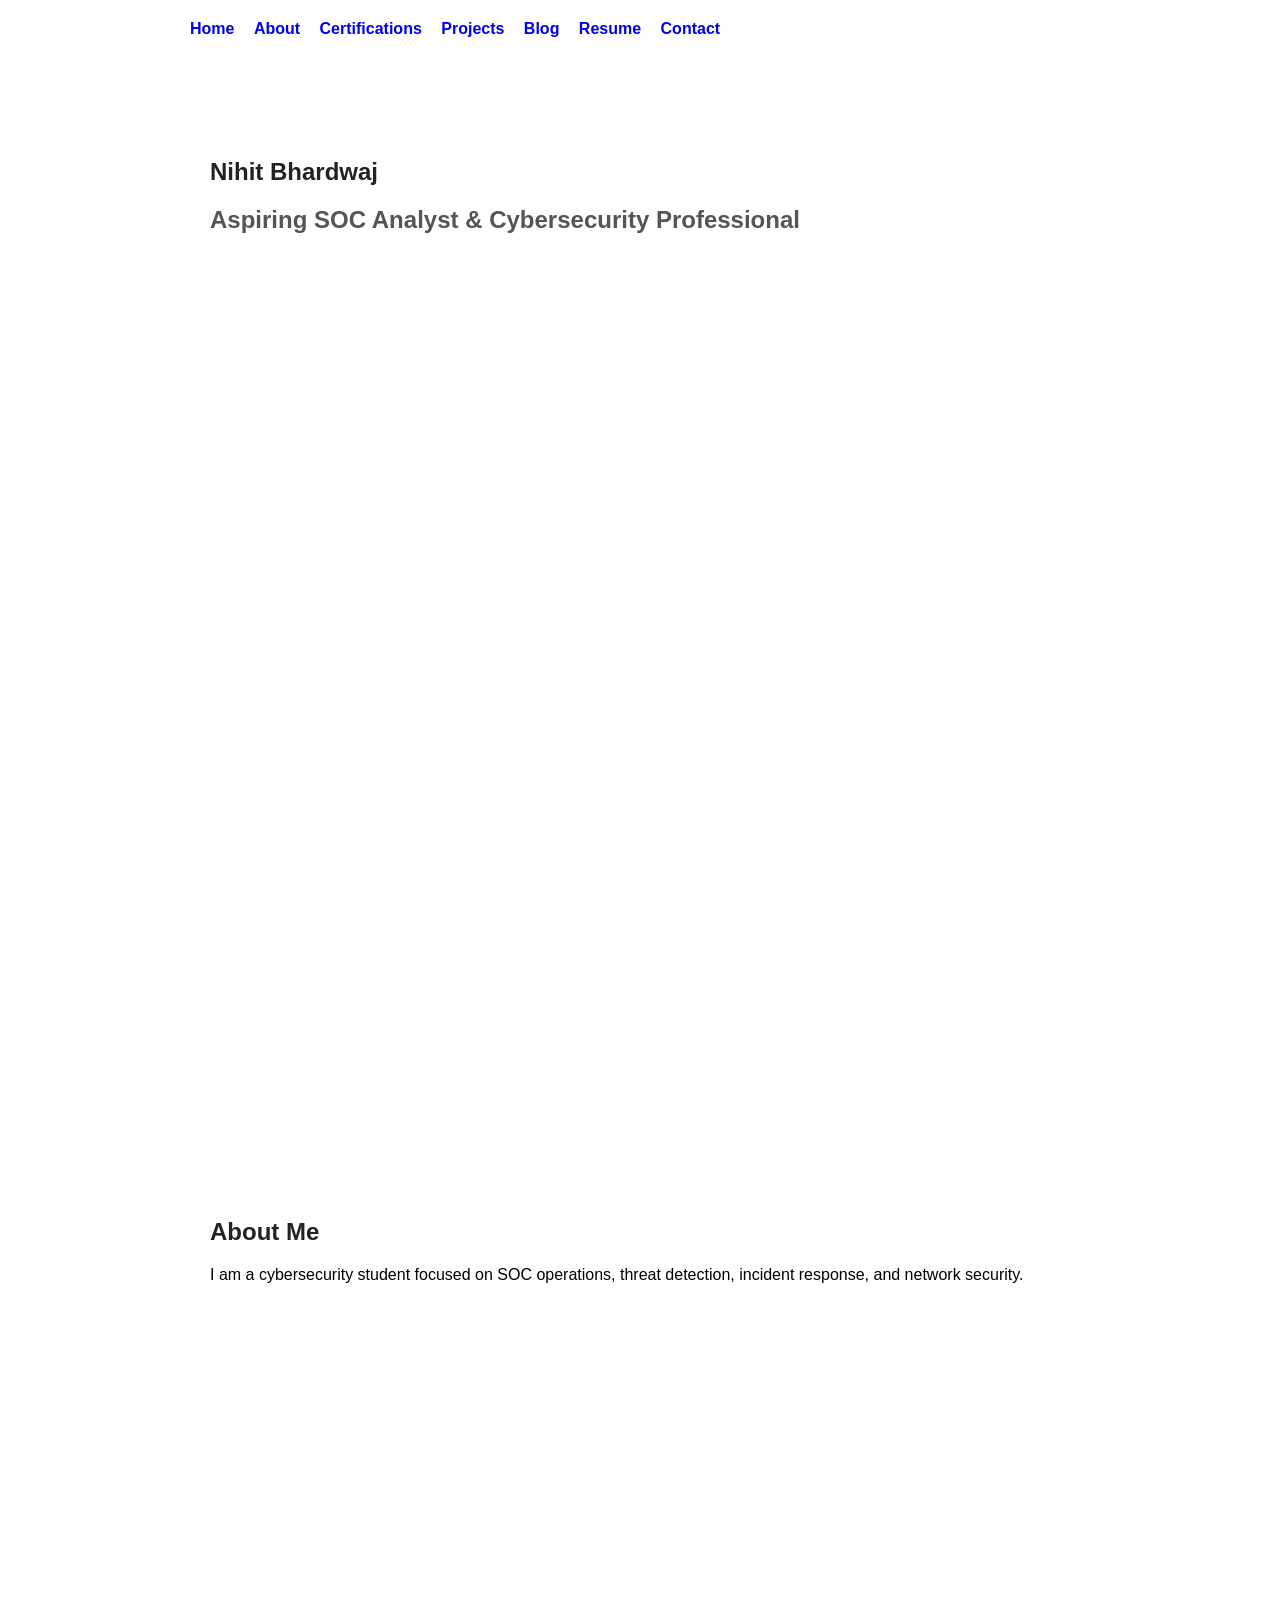
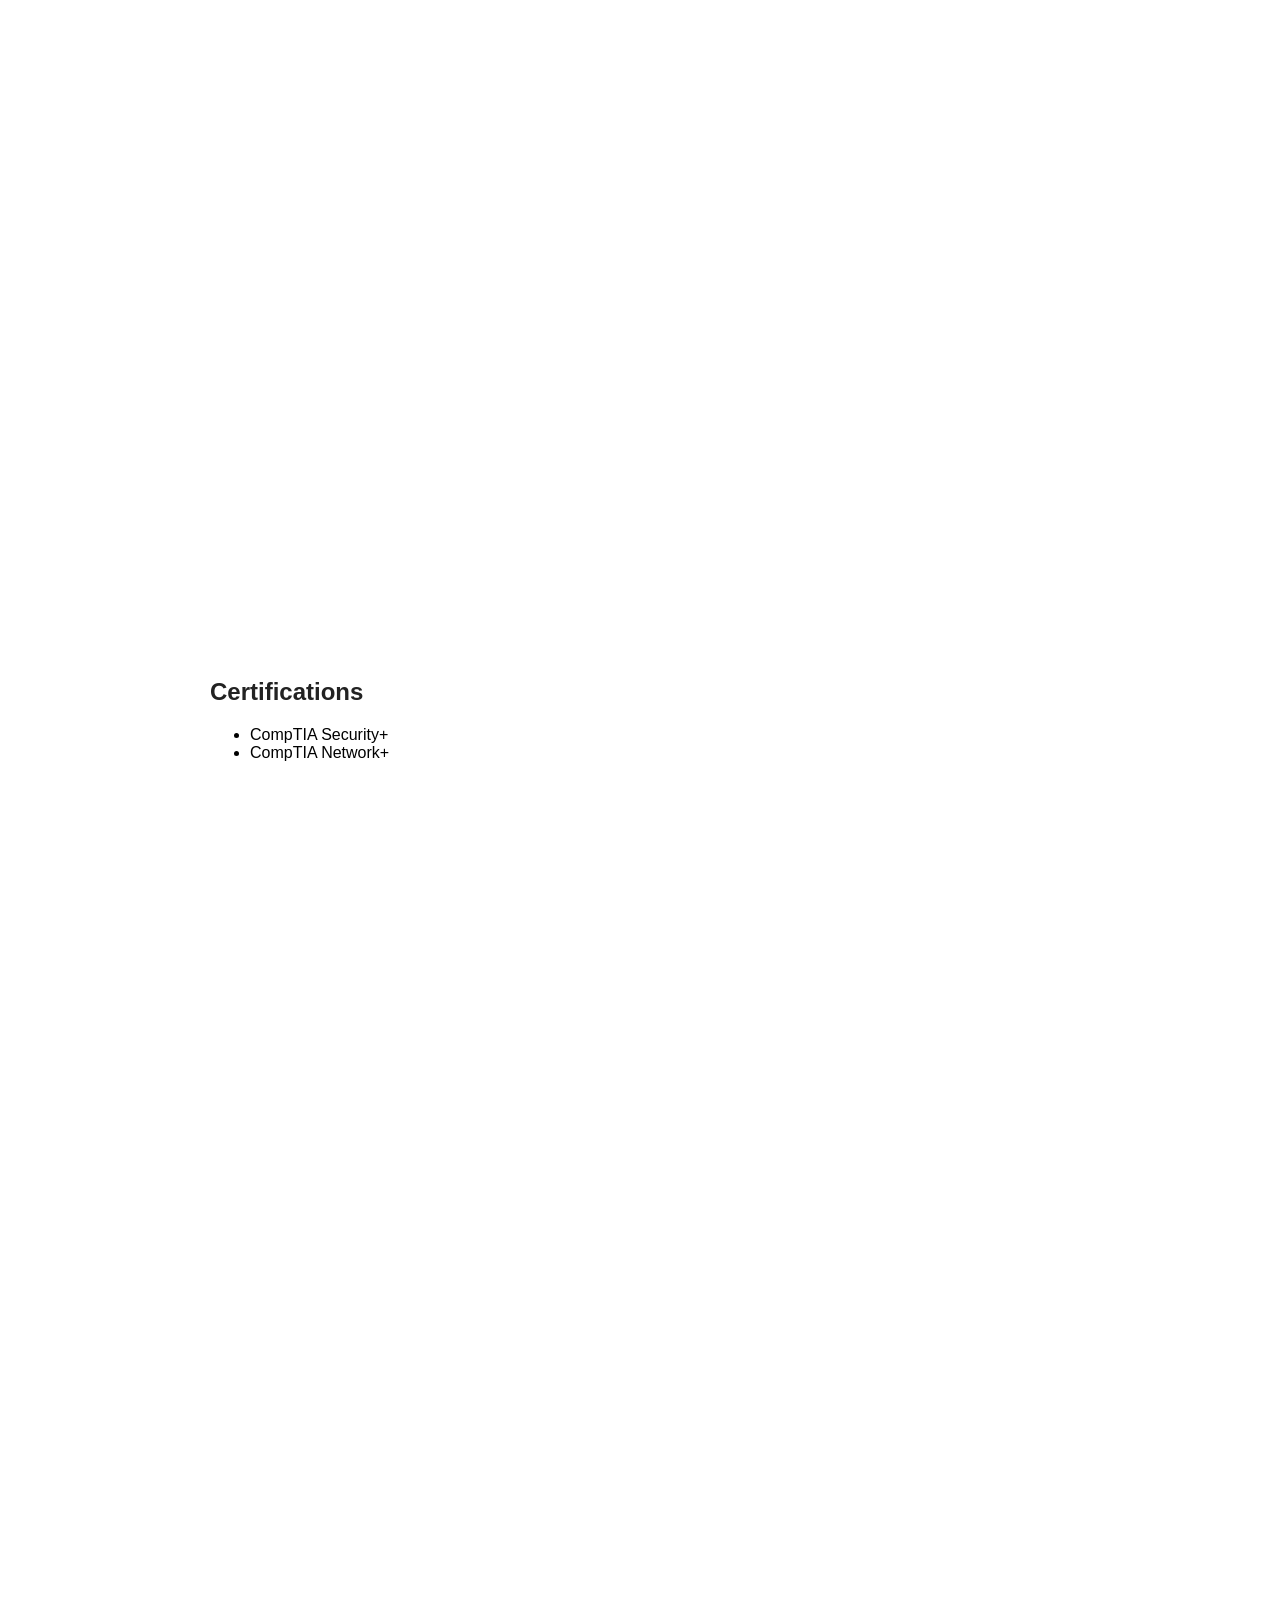
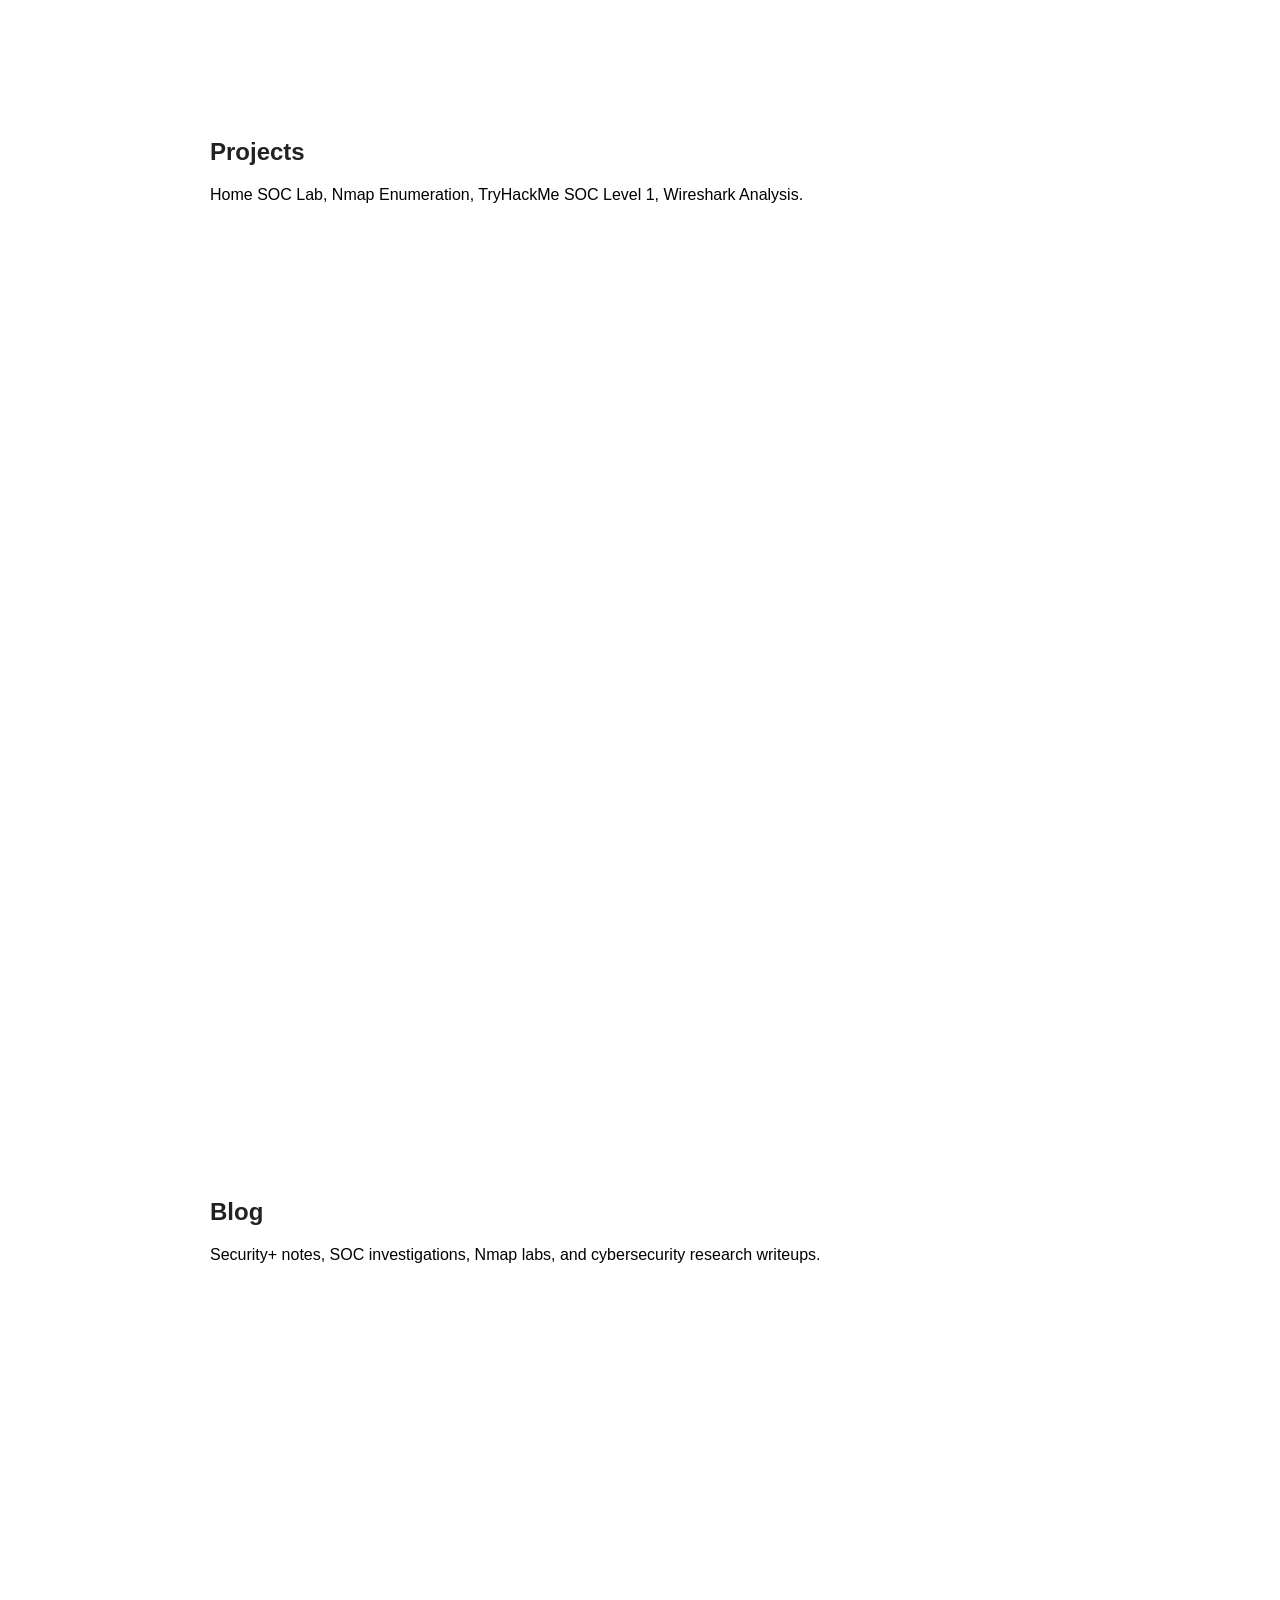
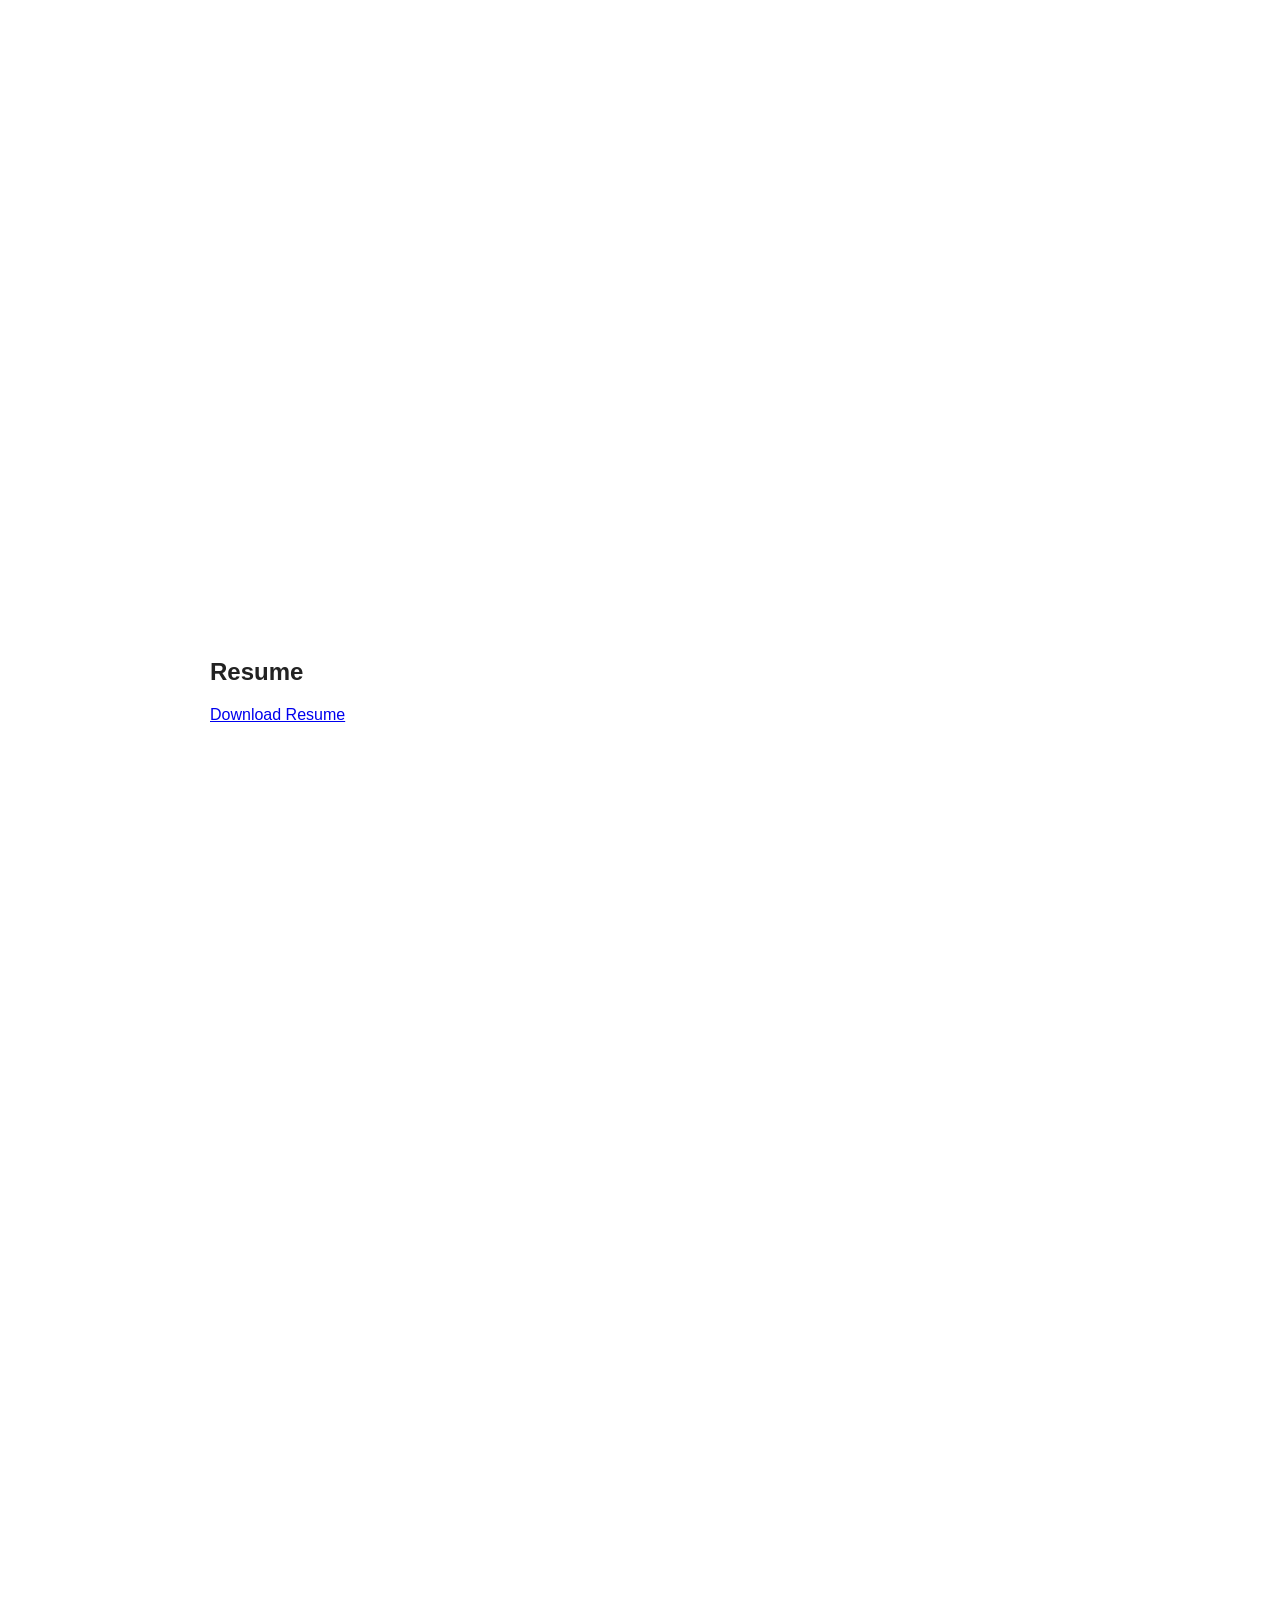
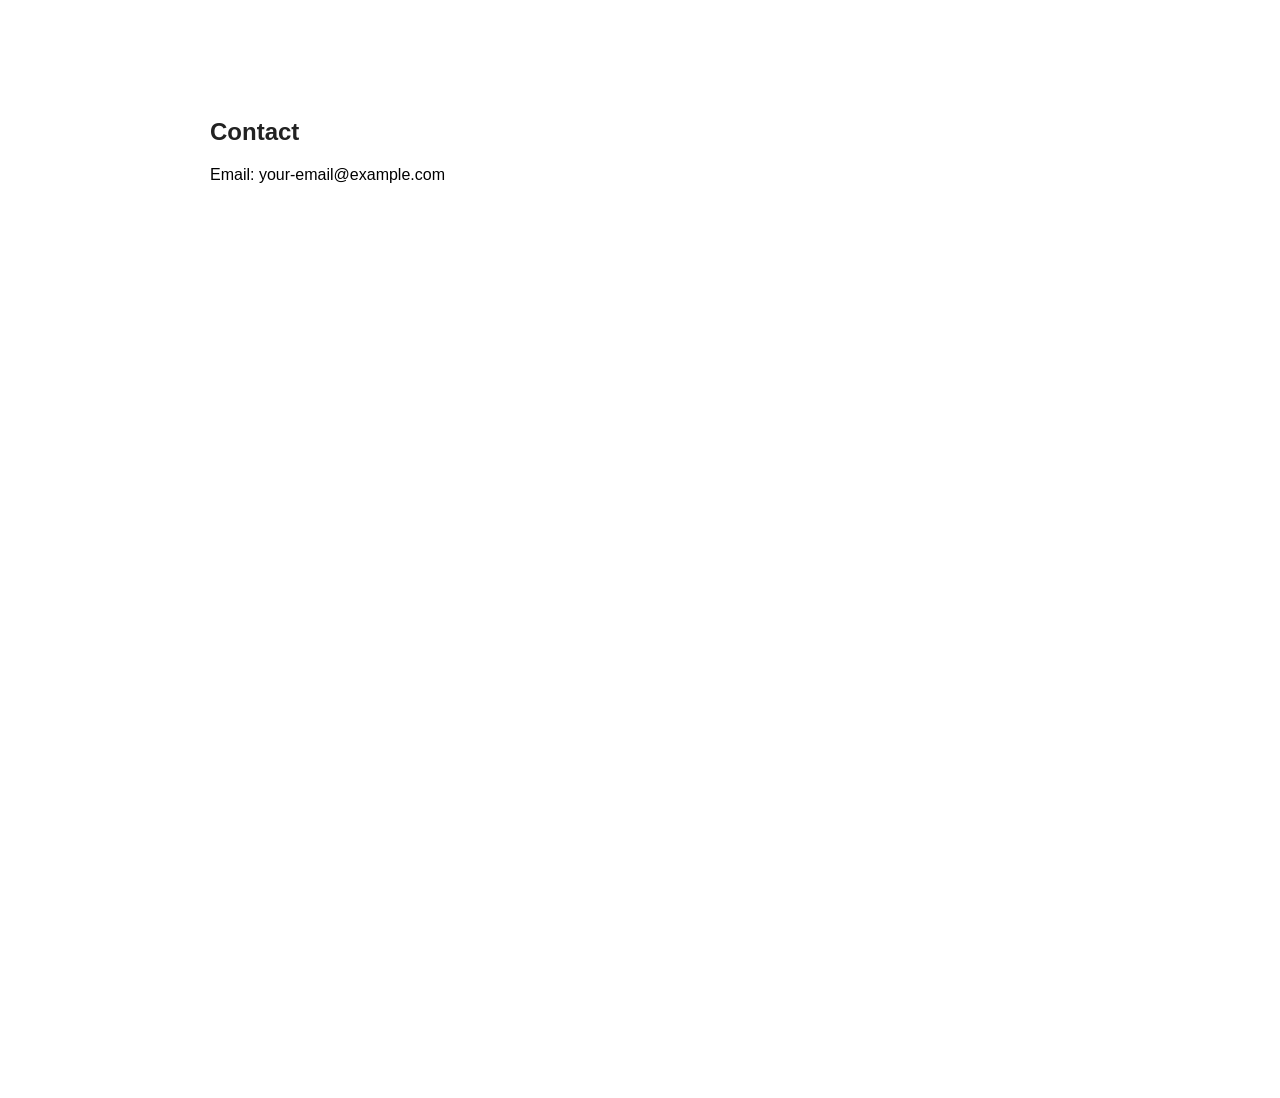
==== index.html @ a849ca71 "Update index.html" ====
<!DOCTYPE html>
<html>
<head>
    <title>Nihit Bhatia</title>
    <link rel="stylesheet" href="style.css">
</head>
<body>

<nav>
  <a href="#home">Home</a>
  <a href="#about">About</a>
  <a href="#certifications">Certifications</a>
  <a href="#projects">Projects</a>
  <a href="#blog">Blog</a>
  <a href="#resume">Resume</a>
  <a href="#contact">Contact</a>
</nav>

<section id="home">
  <h1>Nihit Bhardwaj</h1>
  <h2>Aspiring SOC Analyst & Cybersecurity Professional</h2>
</section>

<section id="about">
  <h1>About Me</h1>
  <p>I am a cybersecurity student focused on SOC operations, threat detection, incident response, and network security.</p>
</section>

<section id="certifications">
  <h1>Certifications</h1>
  <ul>
    <li>CompTIA Security+</li>
    <li>CompTIA Network+</li>
  </ul>
</section>

<section id="projects">
  <h1>Projects</h1>
  <p>Home SOC Lab, Nmap Enumeration, TryHackMe SOC Level 1, Wireshark Analysis.</p>
</section>

<section id="blog">
  <h1>Blog</h1>
  <p>Security+ notes, SOC investigations, Nmap labs, and cybersecurity research writeups.</p>
</section>

<section id="resume">
  <h1>Resume</h1>
  <a href="resume.pdf">Download Resume</a>
</section>

<section id="contact">
  <h1>Contact</h1>
  <p>Email: your-email@example.com</p>
</section>
</body>
</html>
---- style.css ----
body {
    font-family: Arial, sans-serif;
    max-width: 900px;
    margin: auto;
    padding: 20px;
}

nav {
    margin-bottom: 20px;
}

nav a {
    margin-right: 15px;
    text-decoration: none;
    font-weight: bold;
}

h1 {
    color: #222;
}

h2 {
    color: #555;
}
html {
  scroll-behavior: smooth;
}

section {
  min-height: 100vh;
  padding: 80px 20px;
}
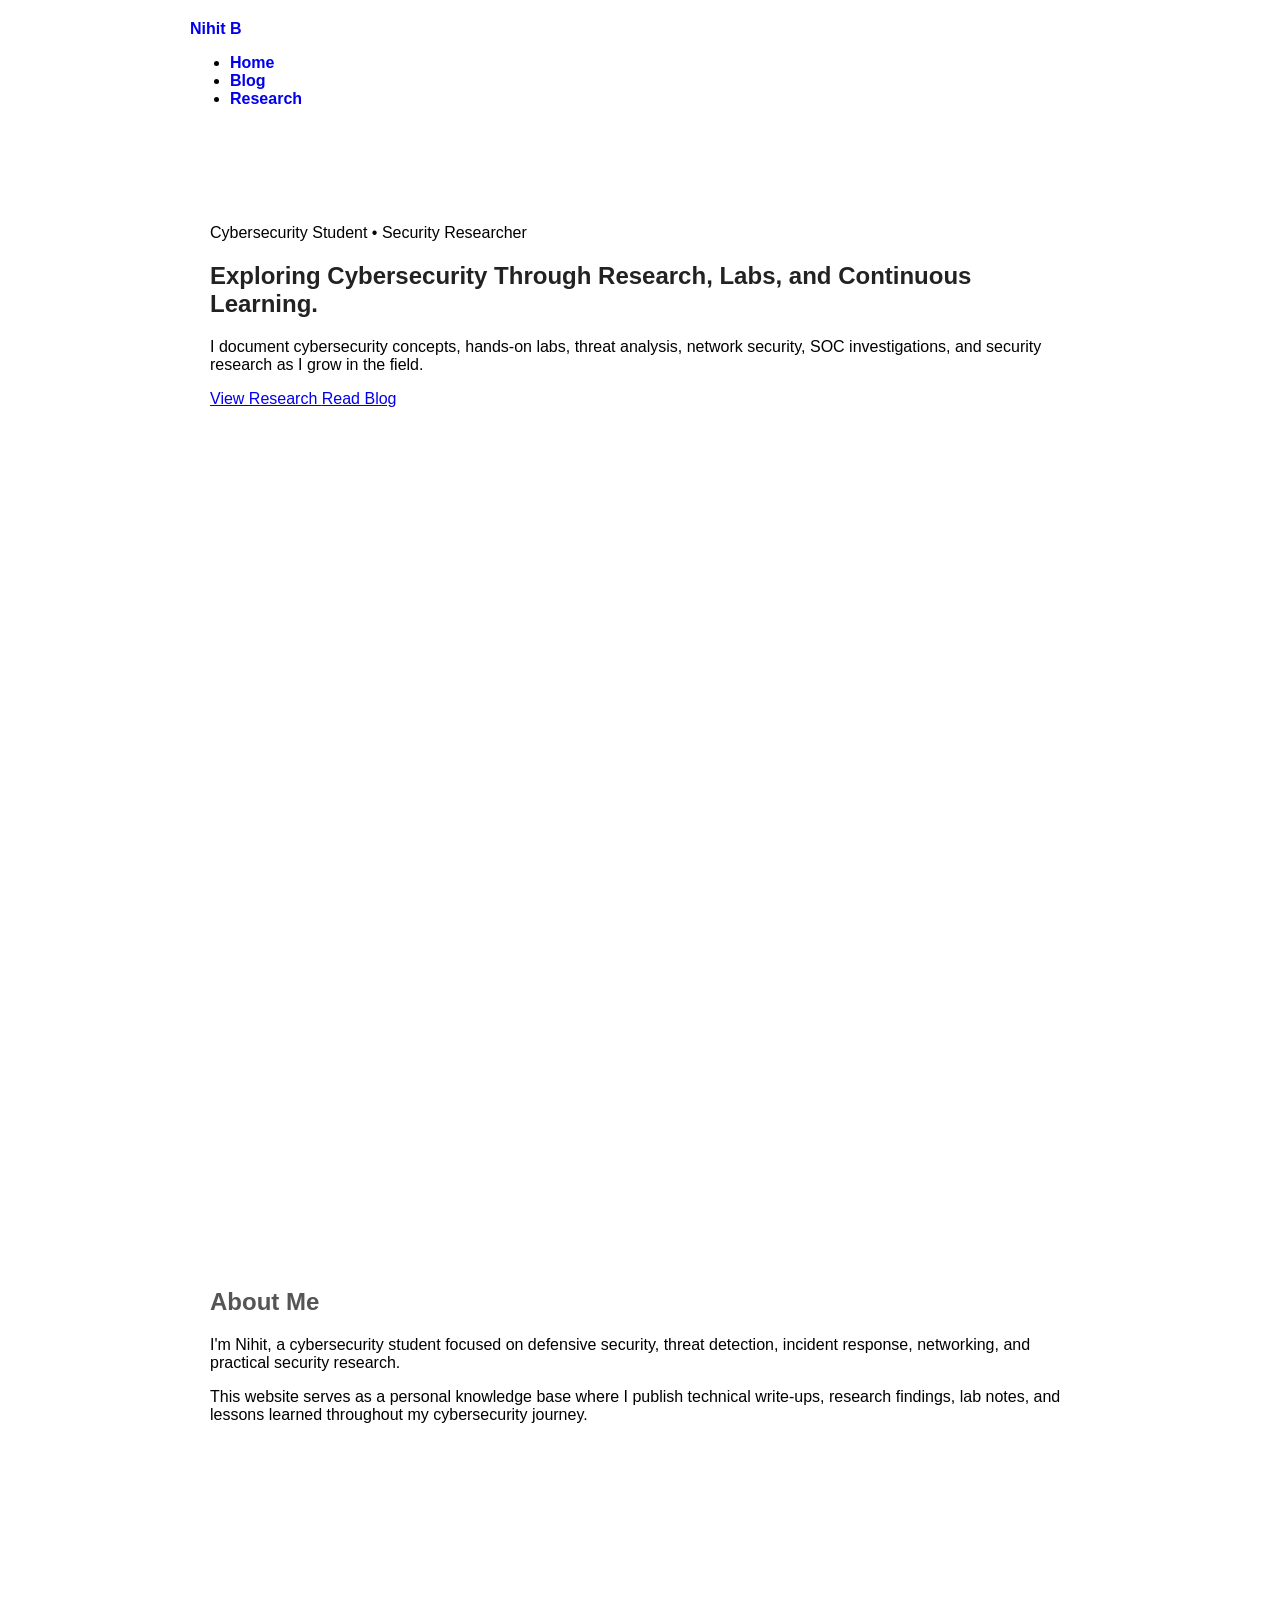
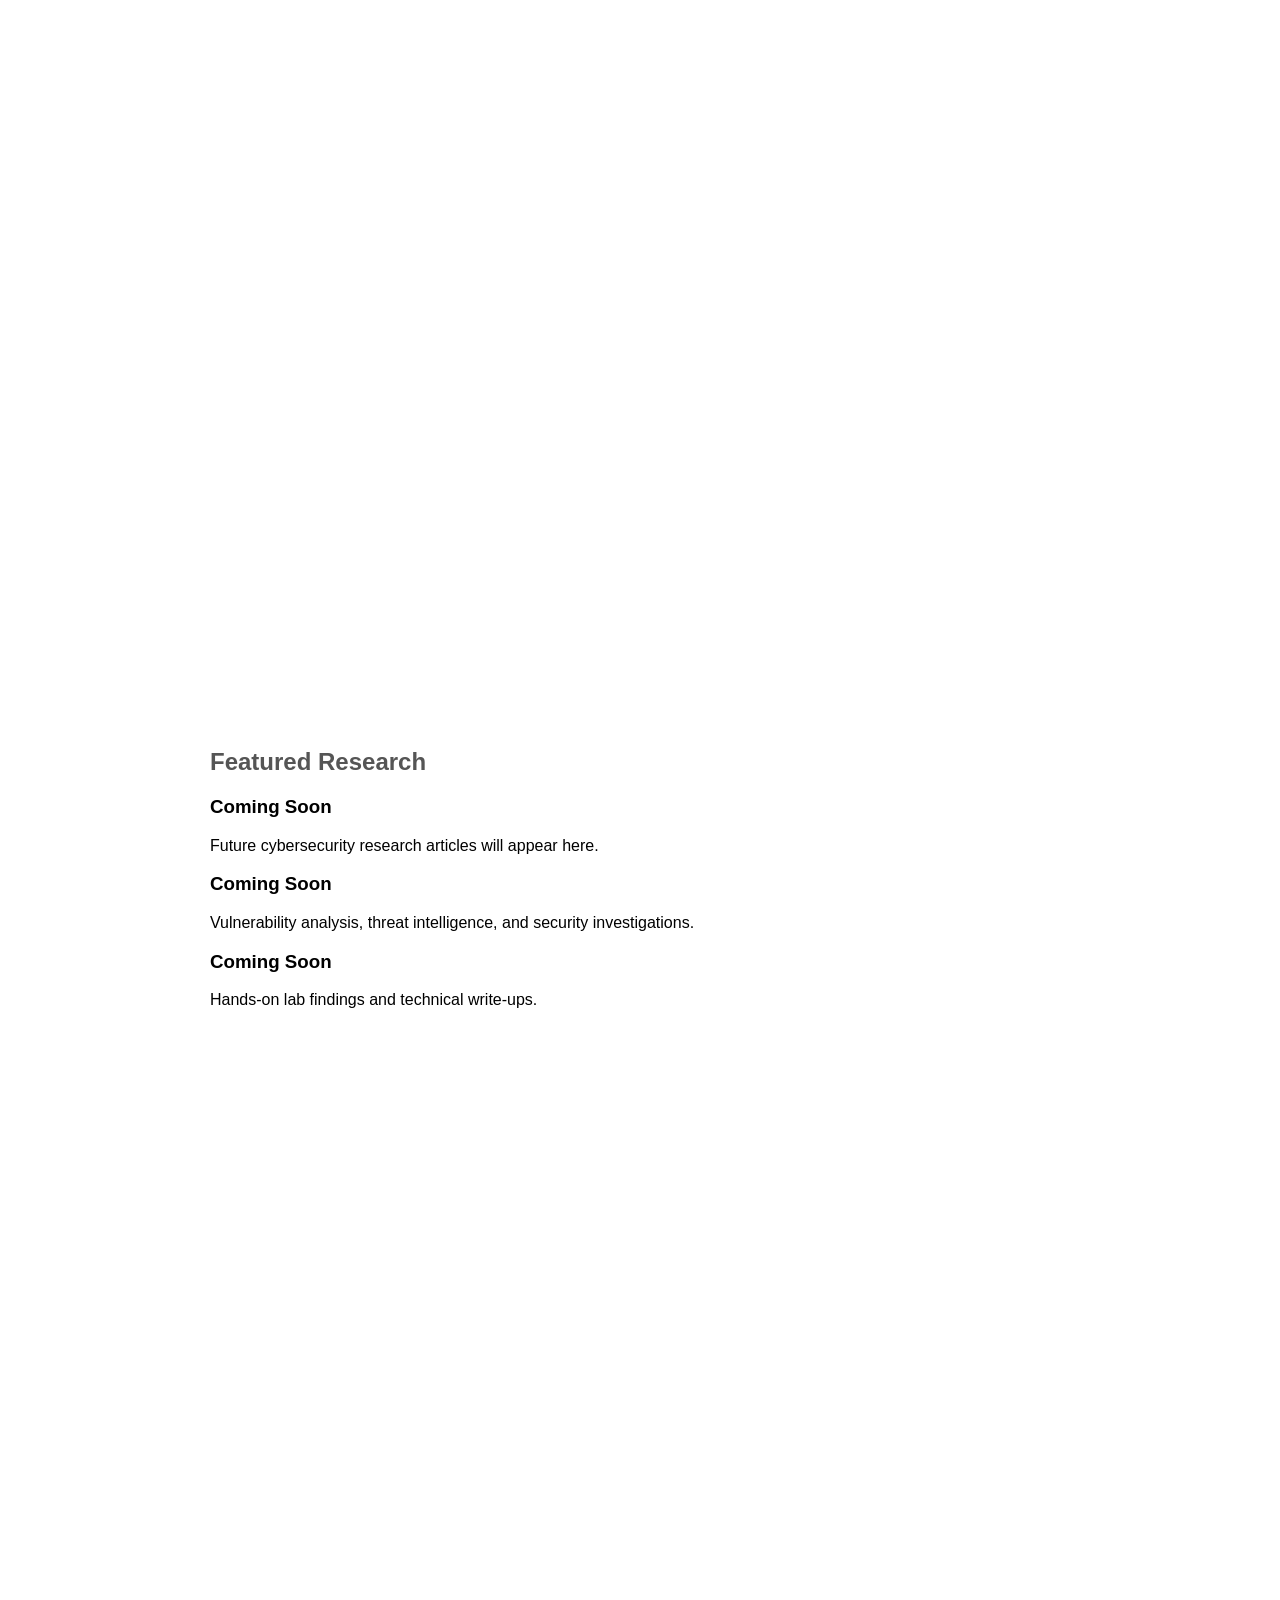
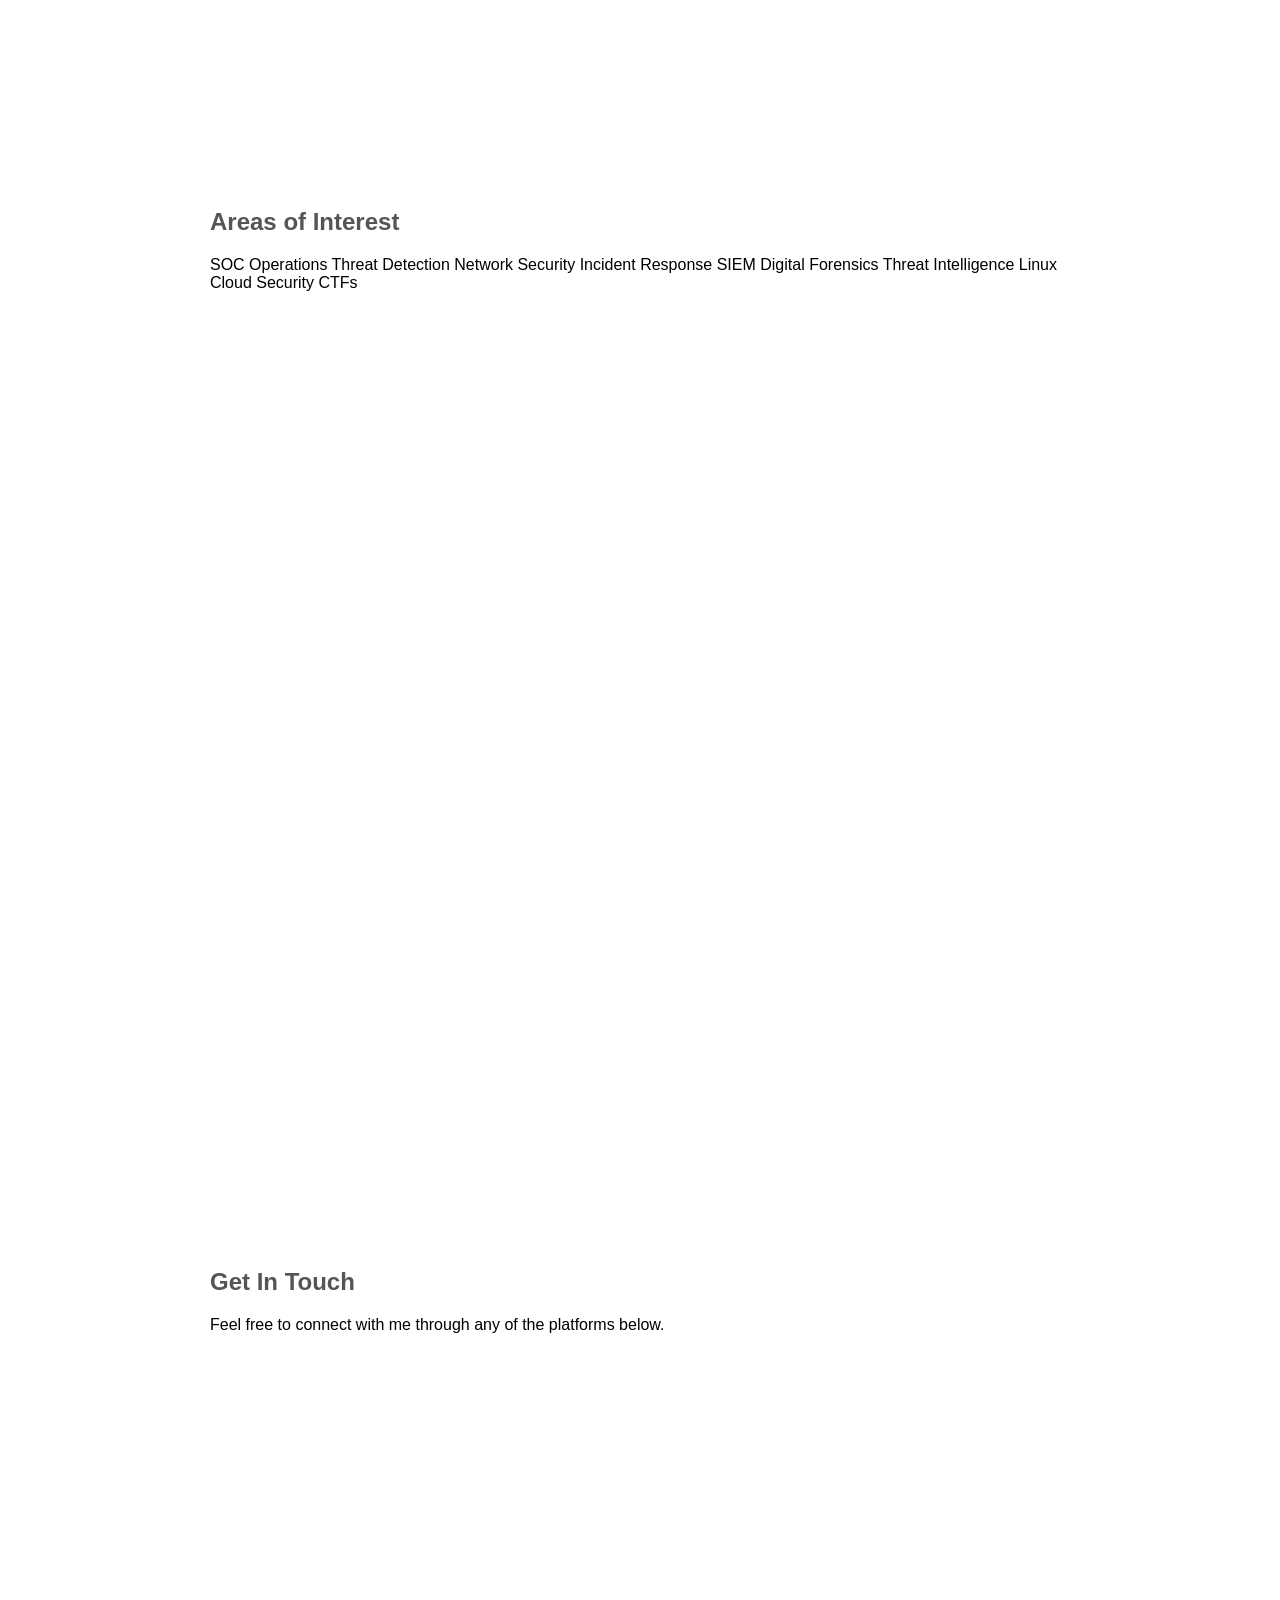
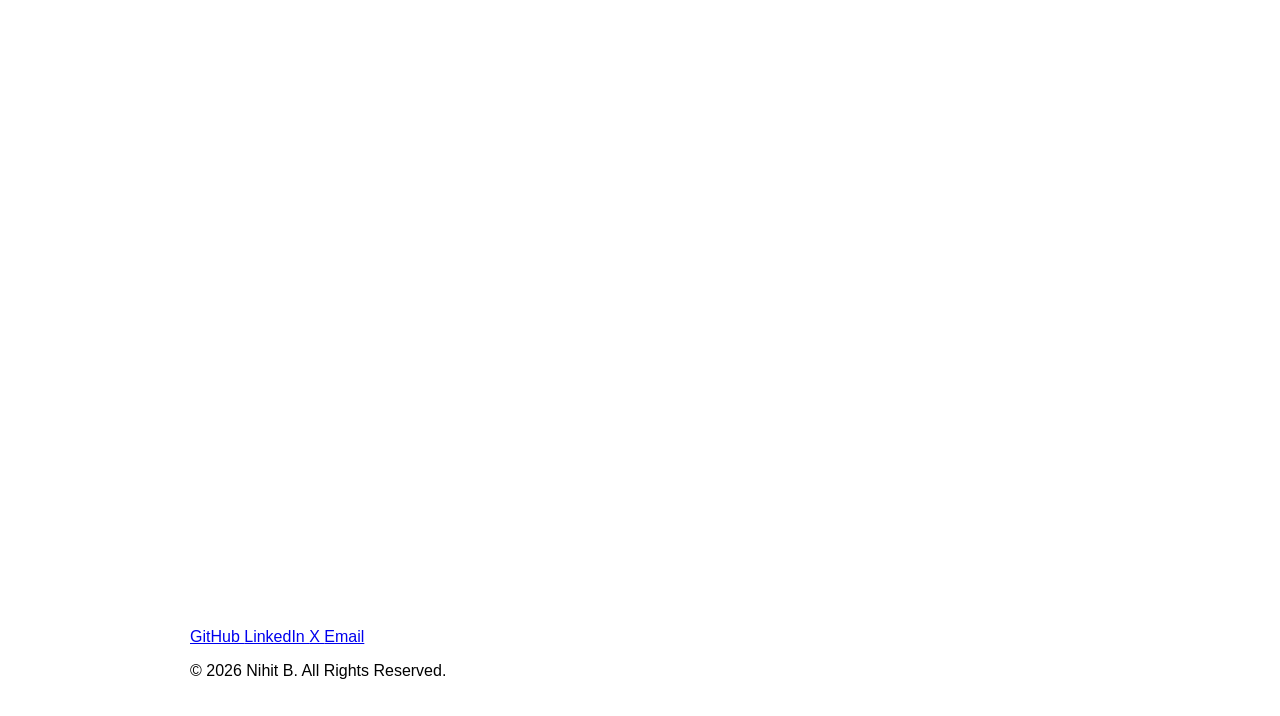
==== commit 7952dfe4: "Update index.html" ====
--- a/index.html
+++ b/index.html
@@ -1,57 +1,175 @@
 <!DOCTYPE html>
-<html>
+<html lang="en">
 <head>
-    <title>Nihit Bhatia</title>
+    <meta charset="UTF-8">
+    <meta name="viewport" content="width=device-width, initial-scale=1.0">
+    <title>Nihit B | Cybersecurity Research</title>
+
     <link rel="stylesheet" href="style.css">
+
+    <meta name="description" content="Cybersecurity research, write-ups, labs, and technical articles by Nihit B.">
 </head>
 <body>
 
-<nav>
-  <a href="#home">Home</a>
-  <a href="#about">About</a>
-  <a href="#certifications">Certifications</a>
-  <a href="#projects">Projects</a>
-  <a href="#blog">Blog</a>
-  <a href="#resume">Resume</a>
-  <a href="#contact">Contact</a>
-</nav>
+    <!-- Navigation -->
+    <header>
+        <nav class="navbar">
+            <div class="logo">
+                <a href="index.html">Nihit B</a>
+            </div>
 
-<section id="home">
-  <h1>Nihit Bhardwaj</h1>
-  <h2>Aspiring SOC Analyst & Cybersecurity Professional</h2>
-</section>
+            <ul class="nav-links">
+                <li><a href="index.html">Home</a></li>
+                <li><a href="blog.html">Blog</a></li>
+                <li><a href="research.html">Research</a></li>
+            </ul>
+        </nav>
+    </header>
 
-<section id="about">
-  <h1>About Me</h1>
-  <p>I am a cybersecurity student focused on SOC operations, threat detection, incident response, and network security.</p>
-</section>
+    <!-- Hero Section -->
+    <section class="hero">
+        <div class="hero-content">
+            <p class="hero-tag">Cybersecurity Student • Security Researcher</p>
 
-<section id="certifications">
-  <h1>Certifications</h1>
-  <ul>
-    <li>CompTIA Security+</li>
-    <li>CompTIA Network+</li>
-  </ul>
-</section>
+            <h1>
+                Exploring Cybersecurity Through
+                Research, Labs, and Continuous Learning.
+            </h1>
 
-<section id="projects">
-  <h1>Projects</h1>
-  <p>Home SOC Lab, Nmap Enumeration, TryHackMe SOC Level 1, Wireshark Analysis.</p>
-</section>
+            <p class="hero-description">
+                I document cybersecurity concepts, hands-on labs,
+                threat analysis, network security, SOC investigations,
+                and security research as I grow in the field.
+            </p>
 
-<section id="blog">
-  <h1>Blog</h1>
-  <p>Security+ notes, SOC investigations, Nmap labs, and cybersecurity research writeups.</p>
-</section>
+            <div class="hero-buttons">
+                <a href="research.html" class="btn-primary">
+                    View Research
+                </a>
 
-<section id="resume">
-  <h1>Resume</h1>
-  <a href="resume.pdf">Download Resume</a>
-</section>
+                <a href="blog.html" class="btn-secondary">
+                    Read Blog
+                </a>
+            </div>
+        </div>
+    </section>
 
-<section id="contact">
-  <h1>Contact</h1>
-  <p>Email: your-email@example.com</p>
-</section>
+    <!-- About -->
+    <section class="about">
+        <div class="container">
+            <h2>About Me</h2>
+
+            <p>
+                I'm Nihit, a cybersecurity student focused on defensive
+                security, threat detection, incident response, networking,
+                and practical security research.
+            </p>
+
+            <p>
+                This website serves as a personal knowledge base where I
+                publish technical write-ups, research findings, lab notes,
+                and lessons learned throughout my cybersecurity journey.
+            </p>
+        </div>
+    </section>
+
+    <!-- Featured Research -->
+    <section class="featured">
+        <div class="container">
+
+            <h2>Featured Research</h2>
+
+            <div class="card-grid">
+
+                <article class="card">
+                    <h3>Coming Soon</h3>
+                    <p>
+                        Future cybersecurity research articles will
+                        appear here.
+                    </p>
+                </article>
+
+                <article class="card">
+                    <h3>Coming Soon</h3>
+                    <p>
+                        Vulnerability analysis, threat intelligence,
+                        and security investigations.
+                    </p>
+                </article>
+
+                <article class="card">
+                    <h3>Coming Soon</h3>
+                    <p>
+                        Hands-on lab findings and technical write-ups.
+                    </p>
+                </article>
+
+            </div>
+
+        </div>
+    </section>
+
+    <!-- Skills -->
+    <section class="skills">
+        <div class="container">
+
+            <h2>Areas of Interest</h2>
+
+            <div class="skill-tags">
+                <span>SOC Operations</span>
+                <span>Threat Detection</span>
+                <span>Network Security</span>
+                <span>Incident Response</span>
+                <span>SIEM</span>
+                <span>Digital Forensics</span>
+                <span>Threat Intelligence</span>
+                <span>Linux</span>
+                <span>Cloud Security</span>
+                <span>CTFs</span>
+            </div>
+
+        </div>
+    </section>
+
+    <!-- Contact -->
+    <section class="contact">
+        <div class="container">
+
+            <h2>Get In Touch</h2>
+
+            <p>
+                Feel free to connect with me through any of the platforms below.
+            </p>
+
+        </div>
+    </section>
+
+    <!-- Footer -->
+    <footer>
+
+        <div class="footer-links">
+            <a href="https://github.com/yourusername" target="_blank">
+                GitHub
+            </a>
+
+            <a href="https://linkedin.com/in/yourprofile" target="_blank">
+                LinkedIn
+            </a>
+
+            <a href="https://x.com/yourhandle" target="_blank">
+                X
+            </a>
+
+            <a href="mailto:your@email.com">
+                Email
+            </a>
+        </div>
+
+        <p>
+            © 2026 Nihit B. All Rights Reserved.
+        </p>
+
+    </footer>
+
 </body>
 </html>
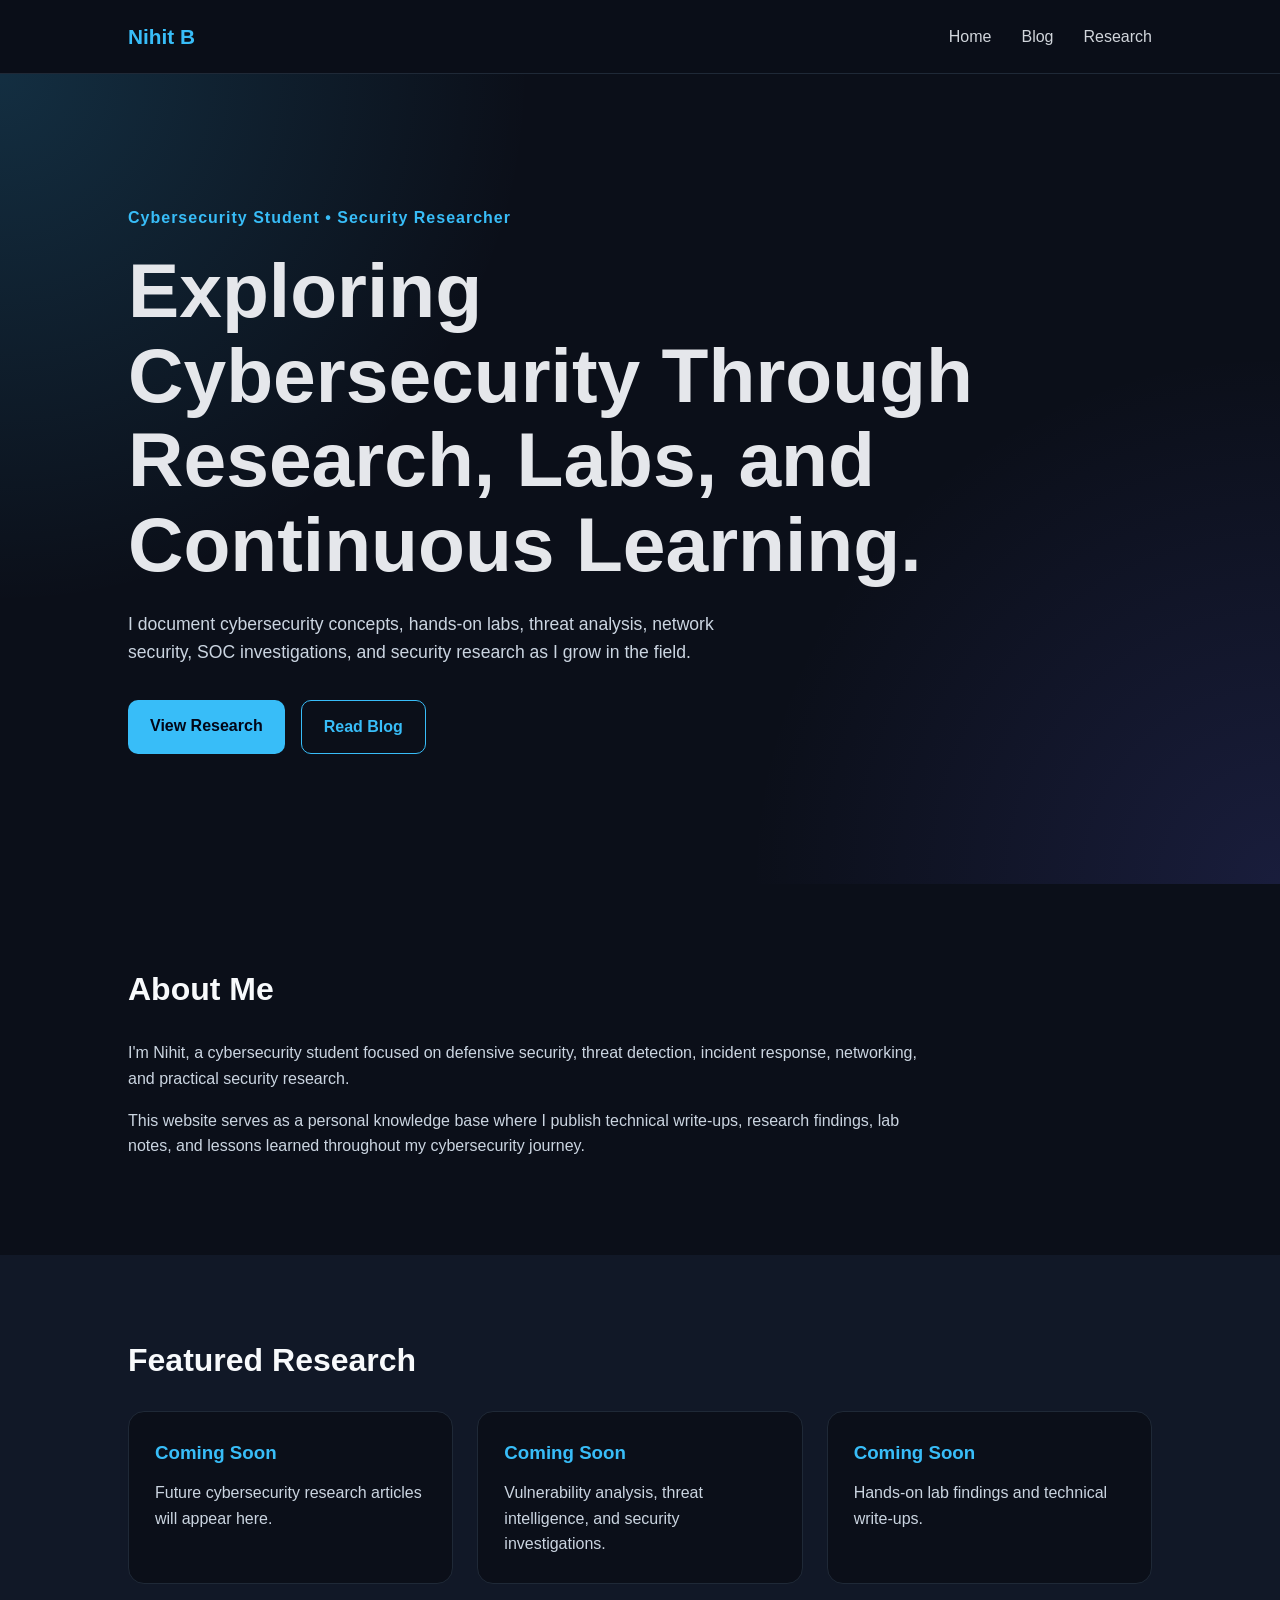
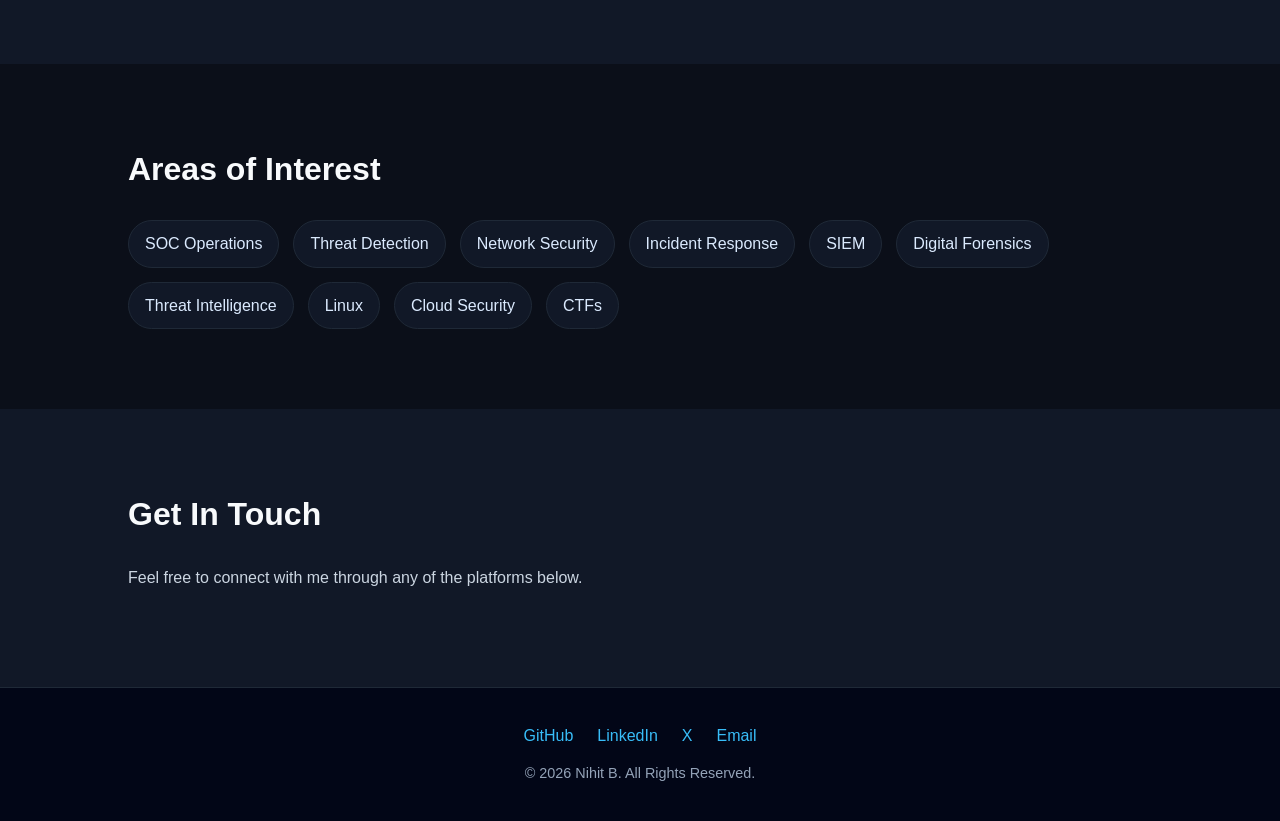
==== commit 8c498a1f: "Update index.html" ====
--- a/index.html
+++ b/index.html
@@ -5,7 +5,7 @@
     <meta name="viewport" content="width=device-width, initial-scale=1.0">
     <title>Nihit B | Cybersecurity Research</title>
 
-    <link rel="stylesheet" href="style.css">
+    <link rel="stylesheet" href="css/style.css">
 
     <meta name="description" content="Cybersecurity research, write-ups, labs, and technical articles by Nihit B.">
 </head>
--- a/css/style.css
+++ b/css/style.css
@@ -0,0 +1,273 @@
+* {
+    margin: 0;
+    padding: 0;
+    box-sizing: border-box;
+}
+
+html {
+    scroll-behavior: smooth;
+}
+
+body {
+    font-family: Arial, sans-serif;
+    background: #0b0f19;
+    color: #e5e7eb;
+    line-height: 1.6;
+}
+
+a {
+    color: inherit;
+    text-decoration: none;
+}
+
+.navbar {
+    width: 100%;
+    padding: 20px 10%;
+    display: flex;
+    justify-content: space-between;
+    align-items: center;
+    background: rgba(11, 15, 25, 0.9);
+    position: sticky;
+    top: 0;
+    z-index: 100;
+    border-bottom: 1px solid #1f2937;
+}
+
+.logo a {
+    font-size: 1.3rem;
+    font-weight: bold;
+    color: #38bdf8;
+}
+
+.nav-links {
+    list-style: none;
+    display: flex;
+    gap: 30px;
+}
+
+.nav-links a {
+    color: #d1d5db;
+    transition: 0.3s;
+}
+
+.nav-links a:hover {
+    color: #38bdf8;
+}
+
+.hero {
+    min-height: 90vh;
+    display: flex;
+    align-items: center;
+    padding: 80px 10%;
+    background:
+        radial-gradient(circle at top left, rgba(56, 189, 248, 0.18), transparent 35%),
+        radial-gradient(circle at bottom right, rgba(99, 102, 241, 0.16), transparent 35%);
+}
+
+.hero-content {
+    max-width: 850px;
+}
+
+.hero-tag {
+    color: #38bdf8;
+    font-weight: bold;
+    margin-bottom: 18px;
+    letter-spacing: 1px;
+}
+
+.hero h1 {
+    font-size: clamp(2.4rem, 6vw, 5rem);
+    line-height: 1.1;
+    margin-bottom: 24px;
+}
+
+.hero-description {
+    max-width: 650px;
+    color: #cbd5e1;
+    font-size: 1.1rem;
+    margin-bottom: 34px;
+}
+
+.hero-buttons {
+    display: flex;
+    gap: 16px;
+    flex-wrap: wrap;
+}
+
+.btn-primary,
+.btn-secondary {
+    padding: 13px 22px;
+    border-radius: 10px;
+    font-weight: bold;
+    transition: 0.3s;
+}
+
+.btn-primary {
+    background: #38bdf8;
+    color: #020617;
+}
+
+.btn-primary:hover {
+    background: #0ea5e9;
+    transform: translateY(-2px);
+}
+
+.btn-secondary {
+    border: 1px solid #38bdf8;
+    color: #38bdf8;
+}
+
+.btn-secondary:hover {
+    background: rgba(56, 189, 248, 0.1);
+    transform: translateY(-2px);
+}
+
+section {
+    padding: 80px 10%;
+}
+
+.container {
+    max-width: 1100px;
+    margin: auto;
+}
+
+h2 {
+    font-size: 2rem;
+    margin-bottom: 25px;
+    color: #f8fafc;
+}
+
+.about p,
+.contact p {
+    max-width: 800px;
+    color: #cbd5e1;
+    margin-bottom: 16px;
+}
+
+.featured,
+.contact {
+    background: #111827;
+}
+
+.card-grid {
+    display: grid;
+    grid-template-columns: repeat(3, 1fr);
+    gap: 24px;
+}
+
+.card {
+    background: #0b0f19;
+    border: 1px solid #1f2937;
+    padding: 26px;
+    border-radius: 16px;
+    transition: 0.3s;
+}
+
+.card:hover {
+    border-color: #38bdf8;
+    transform: translateY(-5px);
+}
+
+.card h3 {
+    color: #38bdf8;
+    margin-bottom: 12px;
+}
+
+.card p {
+    color: #cbd5e1;
+}
+
+.skill-tags {
+    display: flex;
+    flex-wrap: wrap;
+    gap: 14px;
+}
+
+.skill-tags span {
+    padding: 10px 16px;
+    background: #111827;
+    border: 1px solid #1f2937;
+    border-radius: 999px;
+    color: #dbeafe;
+}
+
+footer {
+    padding: 35px 10%;
+    text-align: center;
+    border-top: 1px solid #1f2937;
+    background: #020617;
+}
+
+.footer-links {
+    display: flex;
+    justify-content: center;
+    gap: 24px;
+    flex-wrap: wrap;
+    margin-bottom: 14px;
+}
+
+.footer-links a {
+    color: #38bdf8;
+}
+
+.footer-links a:hover {
+    text-decoration: underline;
+}
+
+footer p {
+    color: #94a3b8;
+    font-size: 0.9rem;
+}
+
+@media (max-width: 768px) {
+    .navbar {
+        flex-direction: column;
+        gap: 16px;
+    }
+
+    .nav-links {
+        gap: 18px;
+    }
+
+    .hero {
+        padding: 70px 6%;
+    }
+
+    section {
+        padding: 65px 6%;
+    }
+
+    .card-grid {
+        grid-template-columns: 1fr;
+    }
+}
+.page-hero {
+    padding: 90px 10%;
+    background:
+        radial-gradient(circle at top left, rgba(56, 189, 248, 0.16), transparent 35%),
+        #0b0f19;
+}
+
+.page-hero h1 {
+    font-size: clamp(2.4rem, 5vw, 4.5rem);
+    line-height: 1.1;
+    margin-bottom: 20px;
+}
+
+.post-meta {
+    color: #94a3b8;
+    font-size: 0.9rem;
+    margin-bottom: 10px;
+}
+
+.read-more {
+    display: inline-block;
+    margin-top: 18px;
+    color: #38bdf8;
+    font-weight: bold;
+}
+
+.read-more:hover {
+    text-decoration: underline;
+}
+
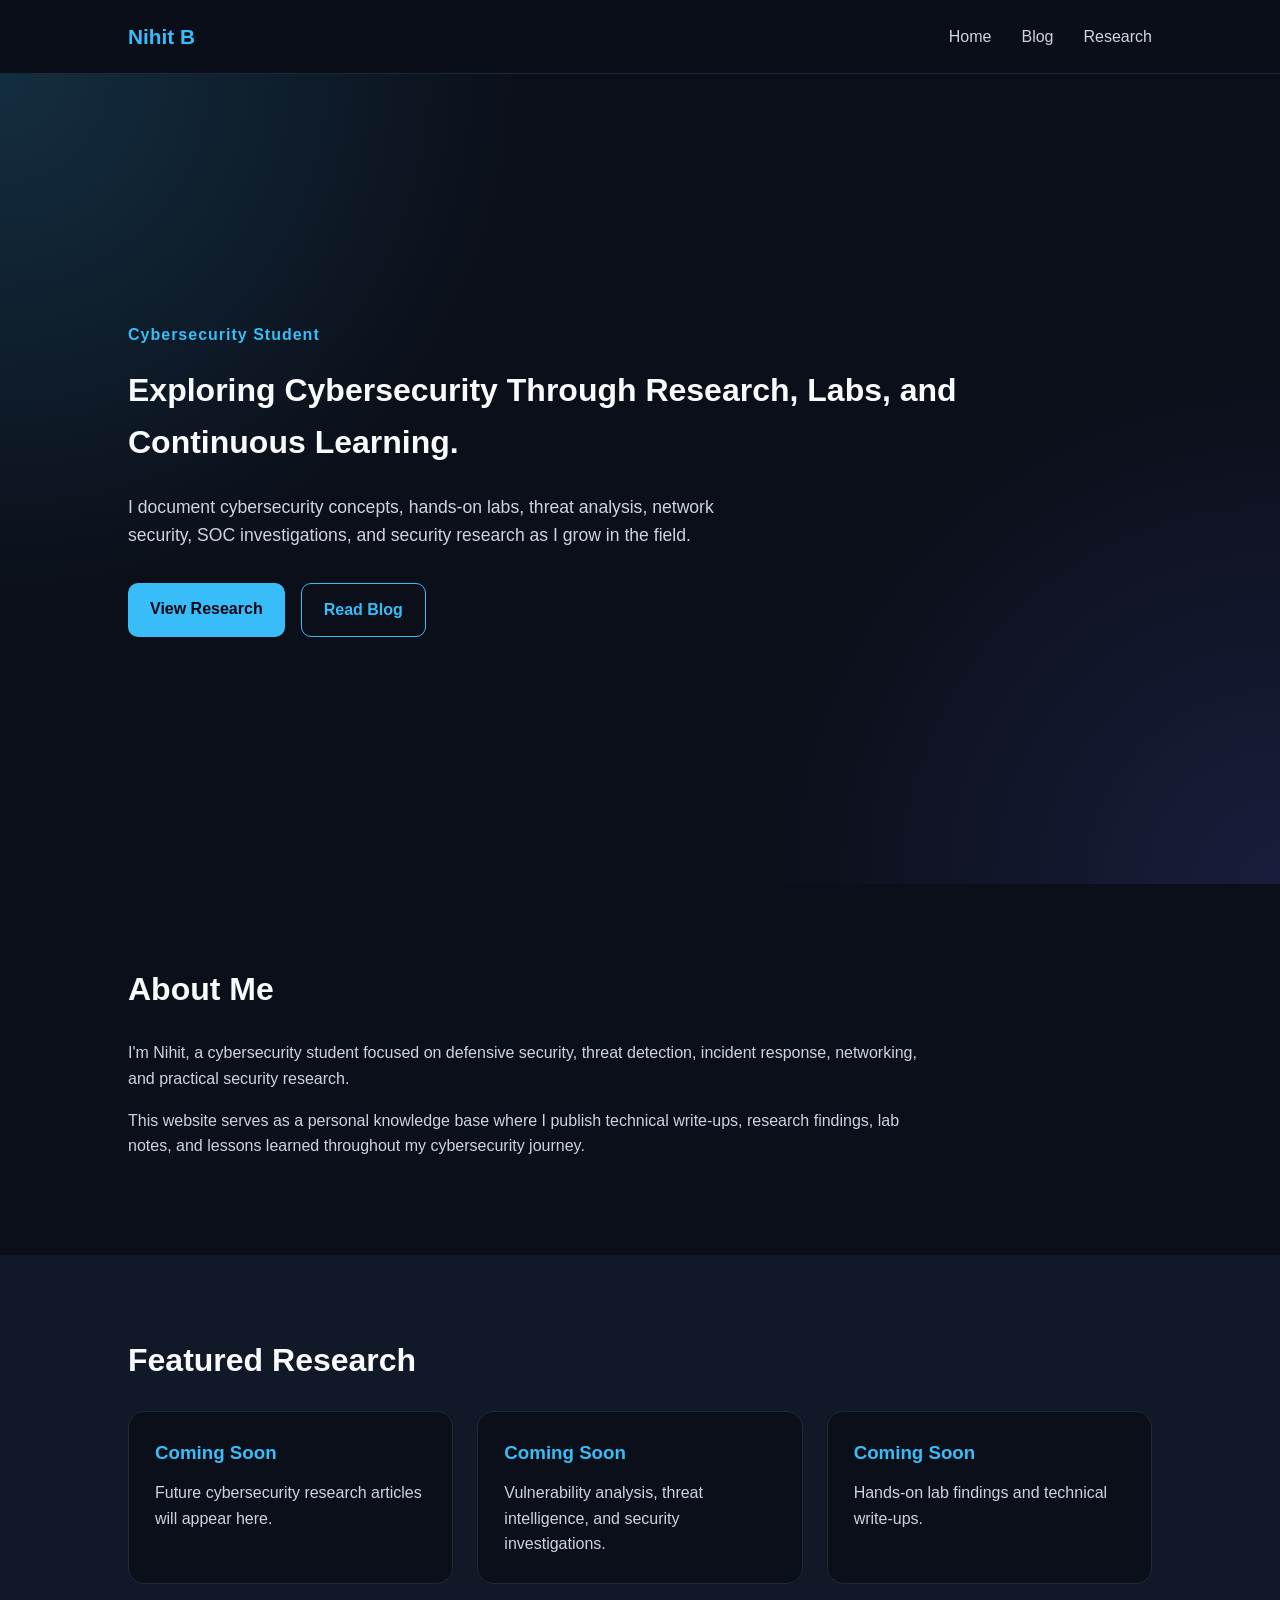
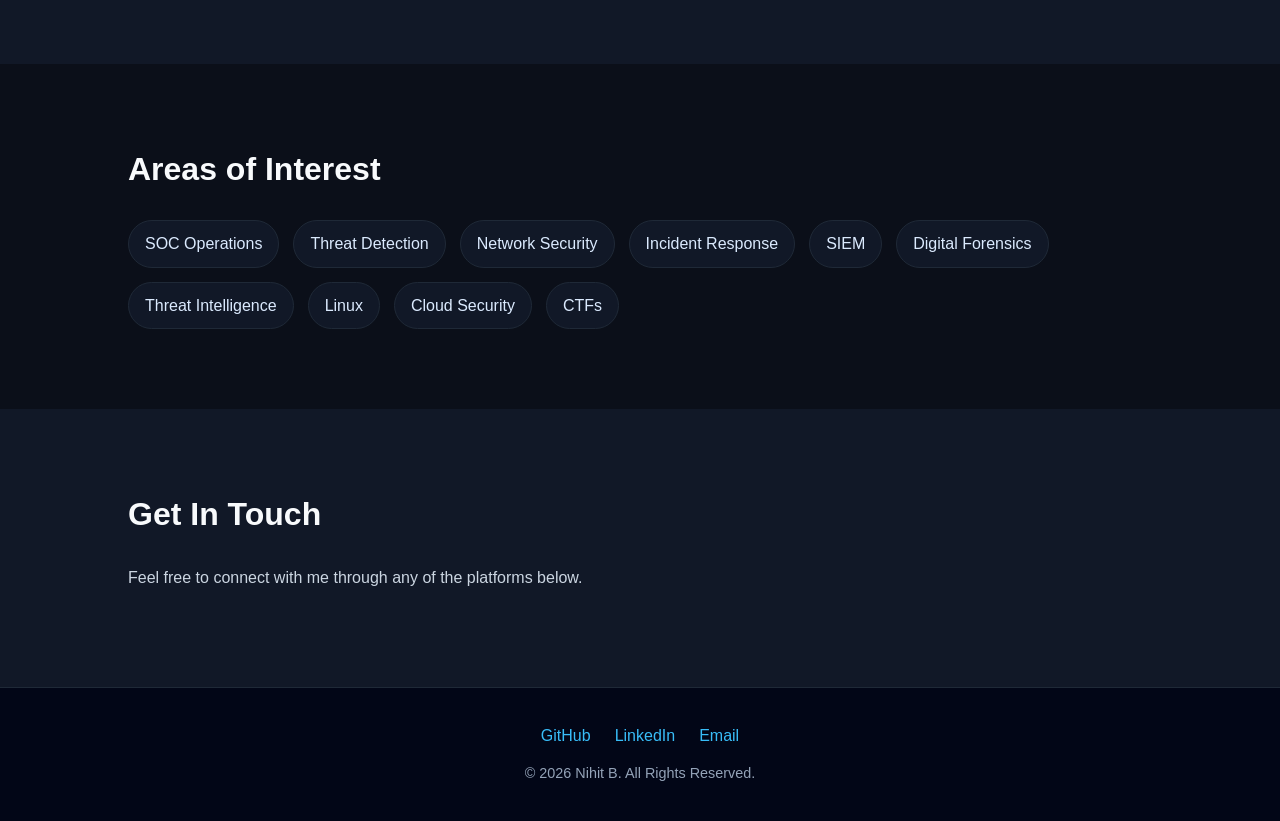
==== commit 14e21afd: "Update index.html" ====
--- a/index.html
+++ b/index.html
@@ -29,12 +29,12 @@
     <!-- Hero Section -->
     <section class="hero">
         <div class="hero-content">
-            <p class="hero-tag">Cybersecurity Student • Security Researcher</p>
+            <p class="hero-tag">Cybersecurity Student</p>
 
-            <h1>
+            <h2>
                 Exploring Cybersecurity Through
                 Research, Labs, and Continuous Learning.
-            </h1>
+            </h2>
 
             <p class="hero-description">
                 I document cybersecurity concepts, hands-on labs,
@@ -152,15 +152,11 @@
                 GitHub
             </a>
 
-            <a href="https://linkedin.com/in/yourprofile" target="_blank">
+            <a href="www.linkedin.com/in/nihit-bhatia-885a67254" target="_blank">
                 LinkedIn
             </a>
 
-            <a href="https://x.com/yourhandle" target="_blank">
-                X
-            </a>
-
-            <a href="mailto:your@email.com">
+            <a href="bhatianihit@gmail.com">
                 Email
             </a>
         </div>
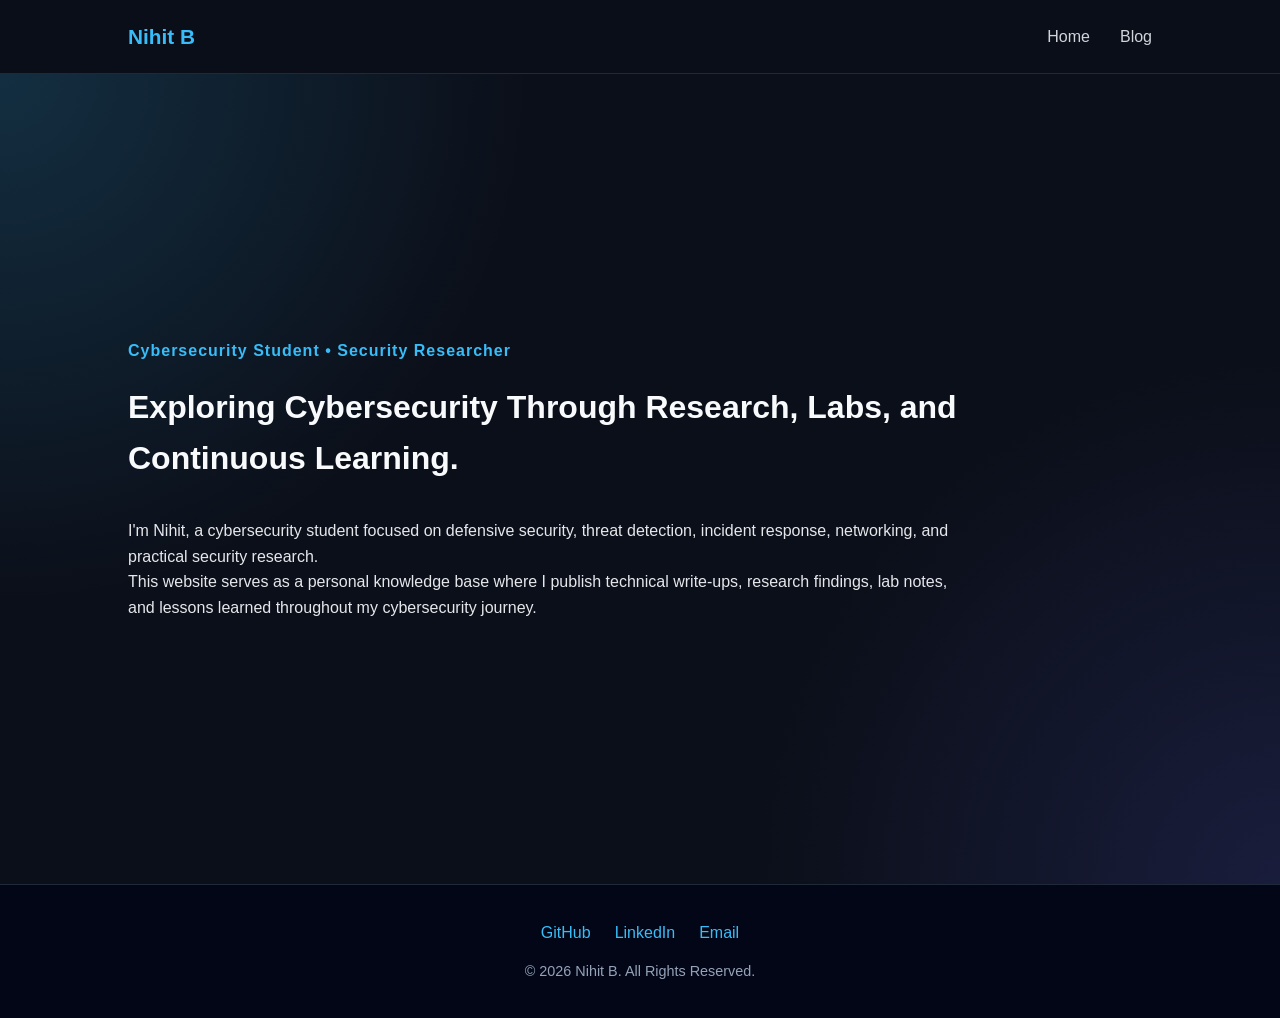
==== commit 520f20ec: "Update index.html" ====
--- a/index.html
+++ b/index.html
@@ -21,7 +21,6 @@
             <ul class="nav-links">
                 <li><a href="index.html">Home</a></li>
                 <li><a href="blog.html">Blog</a></li>
-                <li><a href="research.html">Research</a></li>
             </ul>
         </nav>
     </header>
@@ -29,7 +28,7 @@
     <!-- Hero Section -->
     <section class="hero">
         <div class="hero-content">
-            <p class="hero-tag">Cybersecurity Student</p>
+            <p class="hero-tag">Cybersecurity Student • Security Researcher</p>
 
             <h2>
                 Exploring Cybersecurity Through
@@ -37,29 +36,7 @@
             </h2>
 
             <p class="hero-description">
-                I document cybersecurity concepts, hands-on labs,
-                threat analysis, network security, SOC investigations,
-                and security research as I grow in the field.
-            </p>
-
-            <div class="hero-buttons">
-                <a href="research.html" class="btn-primary">
-                    View Research
-                </a>
-
-                <a href="blog.html" class="btn-secondary">
-                    Read Blog
-                </a>
-            </div>
-        </div>
-    </section>
-
-    <!-- About -->
-    <section class="about">
-        <div class="container">
-            <h2>About Me</h2>
-
-            <p>
+                <p>
                 I'm Nihit, a cybersecurity student focused on defensive
                 security, threat detection, incident response, networking,
                 and practical security research.
@@ -70,79 +47,15 @@
                 publish technical write-ups, research findings, lab notes,
                 and lessons learned throughout my cybersecurity journey.
             </p>
+            </p>
+
+            
         </div>
     </section>
 
-    <!-- Featured Research -->
-    <section class="featured">
-        <div class="container">
+   
 
-            <h2>Featured Research</h2>
-
-            <div class="card-grid">
-
-                <article class="card">
-                    <h3>Coming Soon</h3>
-                    <p>
-                        Future cybersecurity research articles will
-                        appear here.
-                    </p>
-                </article>
-
-                <article class="card">
-                    <h3>Coming Soon</h3>
-                    <p>
-                        Vulnerability analysis, threat intelligence,
-                        and security investigations.
-                    </p>
-                </article>
-
-                <article class="card">
-                    <h3>Coming Soon</h3>
-                    <p>
-                        Hands-on lab findings and technical write-ups.
-                    </p>
-                </article>
-
-            </div>
-
-        </div>
-    </section>
-
-    <!-- Skills -->
-    <section class="skills">
-        <div class="container">
-
-            <h2>Areas of Interest</h2>
-
-            <div class="skill-tags">
-                <span>SOC Operations</span>
-                <span>Threat Detection</span>
-                <span>Network Security</span>
-                <span>Incident Response</span>
-                <span>SIEM</span>
-                <span>Digital Forensics</span>
-                <span>Threat Intelligence</span>
-                <span>Linux</span>
-                <span>Cloud Security</span>
-                <span>CTFs</span>
-            </div>
-
-        </div>
-    </section>
-
-    <!-- Contact -->
-    <section class="contact">
-        <div class="container">
-
-            <h2>Get In Touch</h2>
-
-            <p>
-                Feel free to connect with me through any of the platforms below.
-            </p>
-
-        </div>
-    </section>
+   
 
     <!-- Footer -->
     <footer>
@@ -152,11 +65,11 @@
                 GitHub
             </a>
 
-            <a href="www.linkedin.com/in/nihit-bhatia-885a67254" target="_blank">
+            <a href="https://linkedin.com/in/yourprofile" target="_blank">
                 LinkedIn
             </a>
 
-            <a href="bhatianihit@gmail.com">
+            <a href="mailto:your@email.com">
                 Email
             </a>
         </div>
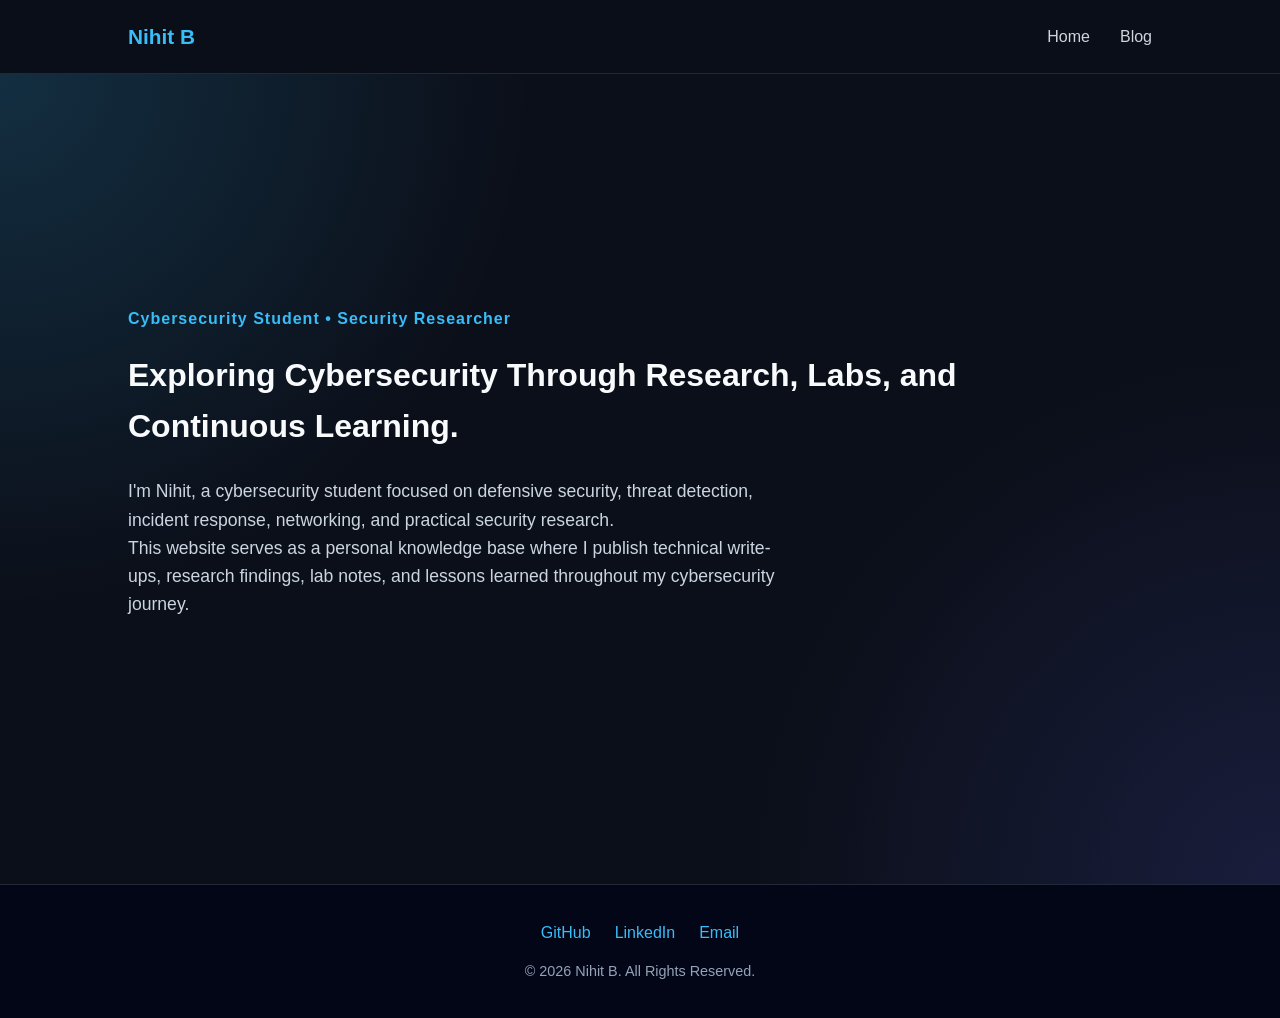
==== commit aa614847: "Update index.html" ====
--- a/index.html
+++ b/index.html
@@ -35,19 +35,19 @@
                 Research, Labs, and Continuous Learning.
             </h2>
 
-            <p class="hero-description">
-                <p>
-                I'm Nihit, a cybersecurity student focused on defensive
-                security, threat detection, incident response, networking,
-                and practical security research.
-            </p>
+            <div class="hero-description">
+    <p>
+        I'm Nihit, a cybersecurity student focused on defensive
+        security, threat detection, incident response, networking,
+        and practical security research.
+    </p>
 
-            <p>
-                This website serves as a personal knowledge base where I
-                publish technical write-ups, research findings, lab notes,
-                and lessons learned throughout my cybersecurity journey.
-            </p>
-            </p>
+    <p>
+        This website serves as a personal knowledge base where I
+        publish technical write-ups, research findings, lab notes,
+        and lessons learned throughout my cybersecurity journey.
+    </p>
+</div>
 
             
         </div>
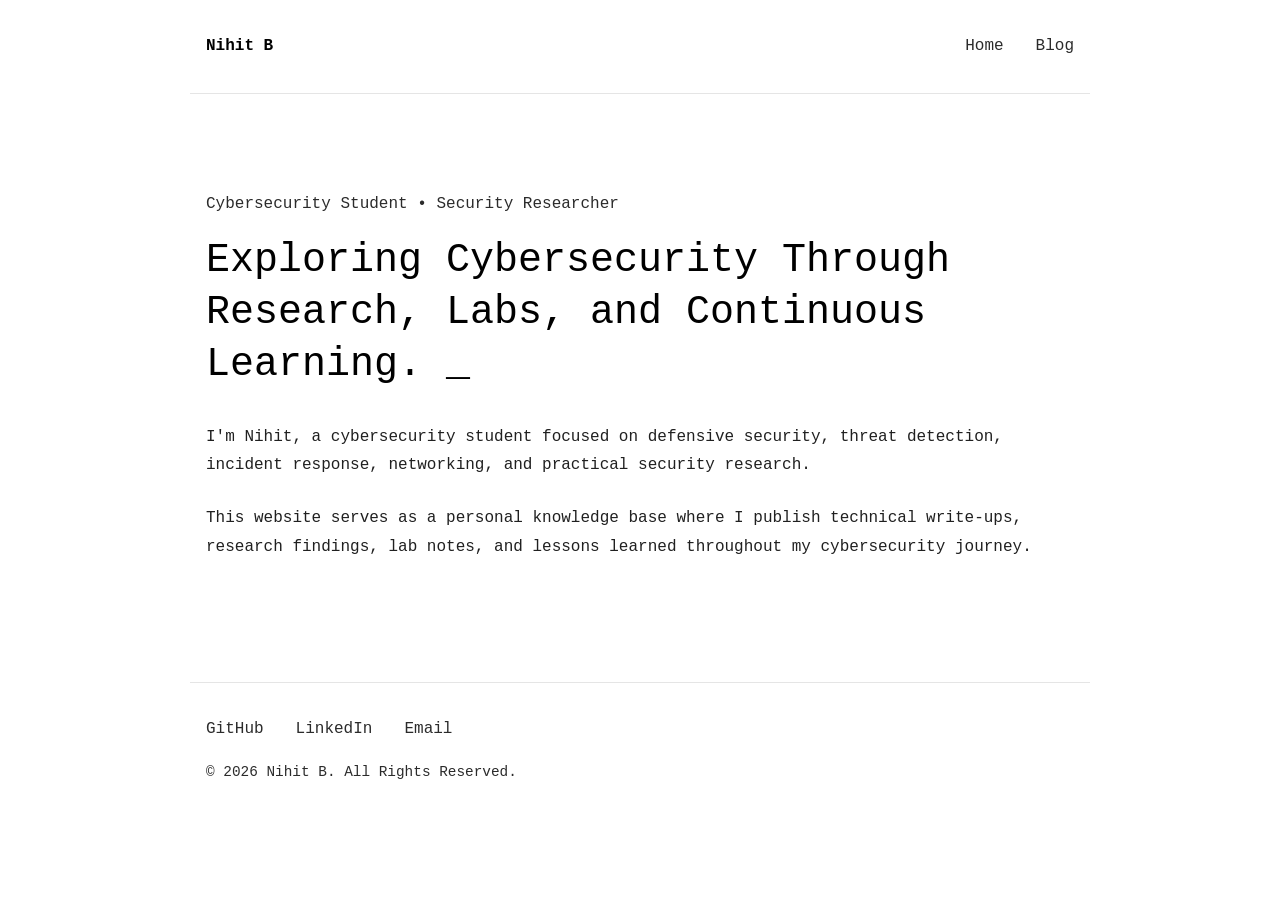
==== commit 64055d44: "Update index.html" ====
--- a/index.html
+++ b/index.html
@@ -61,15 +61,17 @@
     <footer>
 
         <div class="footer-links">
-            <a href="https://github.com/yourusername" target="_blank">
+            <a href="https://github.com/n1h1t" target="_blank">
                 GitHub
             </a>
 
-            <a href="https://linkedin.com/in/yourprofile" target="_blank">
+            <a href="https://linkedin.com/in/nihit-bhatia-885a67254" target="_blank">
                 LinkedIn
             </a>
 
-            <a href="mailto:your@email.com">
+            
+
+            <a href="mailto:champonline03@gmail.com">
                 Email
             </a>
         </div>
--- a/css/style.css
+++ b/css/style.css
@@ -4,270 +4,209 @@
     box-sizing: border-box;
 }
 
+:root {
+    --bg: #ffffff;
+    --text: #000000;
+    --muted: #2b2b2b;
+    --border: #e5e5e5;
+    --accent: #000000;
+}
+
 html {
     scroll-behavior: smooth;
 }
 
 body {
-    font-family: Arial, sans-serif;
-    background: #0b0f19;
-    color: #e5e7eb;
-    line-height: 1.6;
-}
-
-a {
-    color: inherit;
-    text-decoration: none;
-}
+    font-family: 'Courier New', Courier, monospace;
+    background: var(--bg);
+    color: var(--text);
+    line-height: 1.8;
+    font-size: 16px;
+}
+
+/* Navigation */
 
 .navbar {
-    width: 100%;
-    padding: 20px 10%;
+    max-width: 900px;
+    margin: 0 auto;
+    padding: 2rem 1rem;
+
     display: flex;
     justify-content: space-between;
     align-items: center;
-    background: rgba(11, 15, 25, 0.9);
-    position: sticky;
-    top: 0;
-    z-index: 100;
-    border-bottom: 1px solid #1f2937;
+
+    border-bottom: 1px solid var(--border);
 }
 
 .logo a {
-    font-size: 1.3rem;
+    text-decoration: none;
+    color: var(--text);
     font-weight: bold;
-    color: #38bdf8;
 }
 
 .nav-links {
     list-style: none;
     display: flex;
-    gap: 30px;
+    gap: 2rem;
 }
 
 .nav-links a {
-    color: #d1d5db;
-    transition: 0.3s;
+    text-decoration: none;
+    color: var(--muted);
+    transition: 0.2s;
 }
 
 .nav-links a:hover {
-    color: #38bdf8;
-}
+    color: var(--text);
+}
+
+/* Hero */
 
 .hero {
-    min-height: 90vh;
-    display: flex;
-    align-items: center;
-    padding: 80px 10%;
-    background:
-        radial-gradient(circle at top left, rgba(56, 189, 248, 0.18), transparent 35%),
-        radial-gradient(circle at bottom right, rgba(99, 102, 241, 0.16), transparent 35%);
-}
-
-.hero-content {
-    max-width: 850px;
+    max-width: 900px;
+    margin: 0 auto;
+    padding: 6rem 1rem;
 }
 
 .hero-tag {
-    color: #38bdf8;
-    font-weight: bold;
-    margin-bottom: 18px;
-    letter-spacing: 1px;
-}
-
-.hero h1 {
-    font-size: clamp(2.4rem, 6vw, 5rem);
-    line-height: 1.1;
-    margin-bottom: 24px;
-}
-
-.hero-description {
-    max-width: 650px;
-    color: #cbd5e1;
-    font-size: 1.1rem;
-    margin-bottom: 34px;
-}
-
-.hero-buttons {
-    display: flex;
-    gap: 16px;
-    flex-wrap: wrap;
-}
-
-.btn-primary,
-.btn-secondary {
-    padding: 13px 22px;
-    border-radius: 10px;
-    font-weight: bold;
-    transition: 0.3s;
-}
-
-.btn-primary {
-    background: #38bdf8;
-    color: #020617;
-}
-
-.btn-primary:hover {
-    background: #0ea5e9;
-    transform: translateY(-2px);
-}
-
-.btn-secondary {
-    border: 1px solid #38bdf8;
-    color: #38bdf8;
-}
-
-.btn-secondary:hover {
-    background: rgba(56, 189, 248, 0.1);
-    transform: translateY(-2px);
-}
-
-section {
-    padding: 80px 10%;
-}
-
-.container {
-    max-width: 1100px;
-    margin: auto;
-}
-
-h2 {
-    font-size: 2rem;
-    margin-bottom: 25px;
-    color: #f8fafc;
-}
-
-.about p,
-.contact p {
-    max-width: 800px;
-    color: #cbd5e1;
-    margin-bottom: 16px;
-}
-
-.featured,
-.contact {
-    background: #111827;
-}
-
-.card-grid {
-    display: grid;
-    grid-template-columns: repeat(3, 1fr);
-    gap: 24px;
-}
-
-.card {
-    background: #0b0f19;
-    border: 1px solid #1f2937;
-    padding: 26px;
-    border-radius: 16px;
-    transition: 0.3s;
-}
-
-.card:hover {
-    border-color: #38bdf8;
-    transform: translateY(-5px);
-}
-
-.card h3 {
-    color: #38bdf8;
-    margin-bottom: 12px;
-}
-
-.card p {
-    color: #cbd5e1;
-}
-
-.skill-tags {
-    display: flex;
-    flex-wrap: wrap;
-    gap: 14px;
-}
-
-.skill-tags span {
-    padding: 10px 16px;
-    background: #111827;
-    border: 1px solid #1f2937;
-    border-radius: 999px;
-    color: #dbeafe;
-}
+    color: var(--muted);
+    margin-bottom: 1rem;
+}
+
+.hero h2 {
+    font-size: 2.5rem;
+    font-weight: normal;
+    line-height: 1.3;
+    margin-bottom: 2rem;
+}
+
+.hero-description p {
+    margin-bottom: 1.5rem;
+    color: #202020;
+}
+
+/* Optional terminal cursor */
+
+.hero h2::after {
+    content: "_";
+    animation: blink 1s infinite;
+}
+
+@keyframes blink {
+    50% {
+        opacity: 0;
+    }
+}
+
+/* Footer */
 
 footer {
-    padding: 35px 10%;
-    text-align: center;
-    border-top: 1px solid #1f2937;
-    background: #020617;
+    max-width: 900px;
+    margin: 4rem auto 0;
+    padding: 2rem 1rem;
+
+    border-top: 1px solid var(--border);
 }
 
 .footer-links {
     display: flex;
-    justify-content: center;
-    gap: 24px;
-    flex-wrap: wrap;
-    margin-bottom: 14px;
+    gap: 2rem;
+    margin-bottom: 1rem;
 }
 
 .footer-links a {
-    color: #38bdf8;
+    text-decoration: none;
+    color: var(--muted);
 }
 
 .footer-links a:hover {
-    text-decoration: underline;
+    color: var(--text);
 }
 
 footer p {
-    color: #94a3b8;
+    color: var(--muted);
     font-size: 0.9rem;
 }
 
+/* Mobile */
+
 @media (max-width: 768px) {
+
     .navbar {
         flex-direction: column;
-        gap: 16px;
-    }
-
-    .nav-links {
-        gap: 18px;
+        gap: 1rem;
     }
 
     .hero {
-        padding: 70px 6%;
-    }
-
-    section {
-        padding: 65px 6%;
-    }
-
-    .card-grid {
-        grid-template-columns: 1fr;
-    }
-}
-.page-hero {
-    padding: 90px 10%;
-    background:
-        radial-gradient(circle at top left, rgba(56, 189, 248, 0.16), transparent 35%),
-        #0b0f19;
-}
-
-.page-hero h1 {
-    font-size: clamp(2.4rem, 5vw, 4.5rem);
-    line-height: 1.1;
-    margin-bottom: 20px;
-}
-
-.post-meta {
-    color: #94a3b8;
-    font-size: 0.9rem;
-    margin-bottom: 10px;
-}
-
-.read-more {
-    display: inline-block;
-    margin-top: 18px;
-    color: #38bdf8;
-    font-weight: bold;
-}
-
-.read-more:hover {
+        padding: 4rem 1rem;
+    }
+
+    .hero h2 {
+        font-size: 1.8rem;
+    }
+
+    .footer-links {
+        flex-wrap: wrap;
+        gap: 1rem;
+    }
+}
+.post-list-section {
+    max-width: 900px;
+    margin: 0 auto;
+    padding: 2rem 1rem 6rem;
+}
+
+.post-list {
+    list-style: none;
+}
+
+.post-list li {
+    padding: 1rem 0;
+    border-bottom: 1px solid var(--border);
+
+    display: flex;
+    justify-content: space-between;
+    gap: 1rem;
+}
+
+.post-list a {
+    color: var(--text);
+    text-decoration: none;
+}
+
+.post-list a:hover {
     text-decoration: underline;
 }
 
+.post-list span {
+    color: var(--muted);
+    white-space: nowrap;
+}
+.container {
+    max-width: 900px;
+    margin: 0 auto;
+    width: 100%;
+}
+.container,
+.navbar,
+footer {
+    max-width: 900px;
+    margin: 0 auto;
+}
+
+.page-hero,
+.main-content {
+    max-width: 900px;
+    margin: 0 auto;
+    padding: 3rem 1rem;
+}
+
+.main-content p,
+.main-content li {
+    font-size: 1.1rem;
+    line-height: 1.8;
+}
+
+.main-content ul {
+    margin: 1rem 0 2rem 1.5rem;
+}
